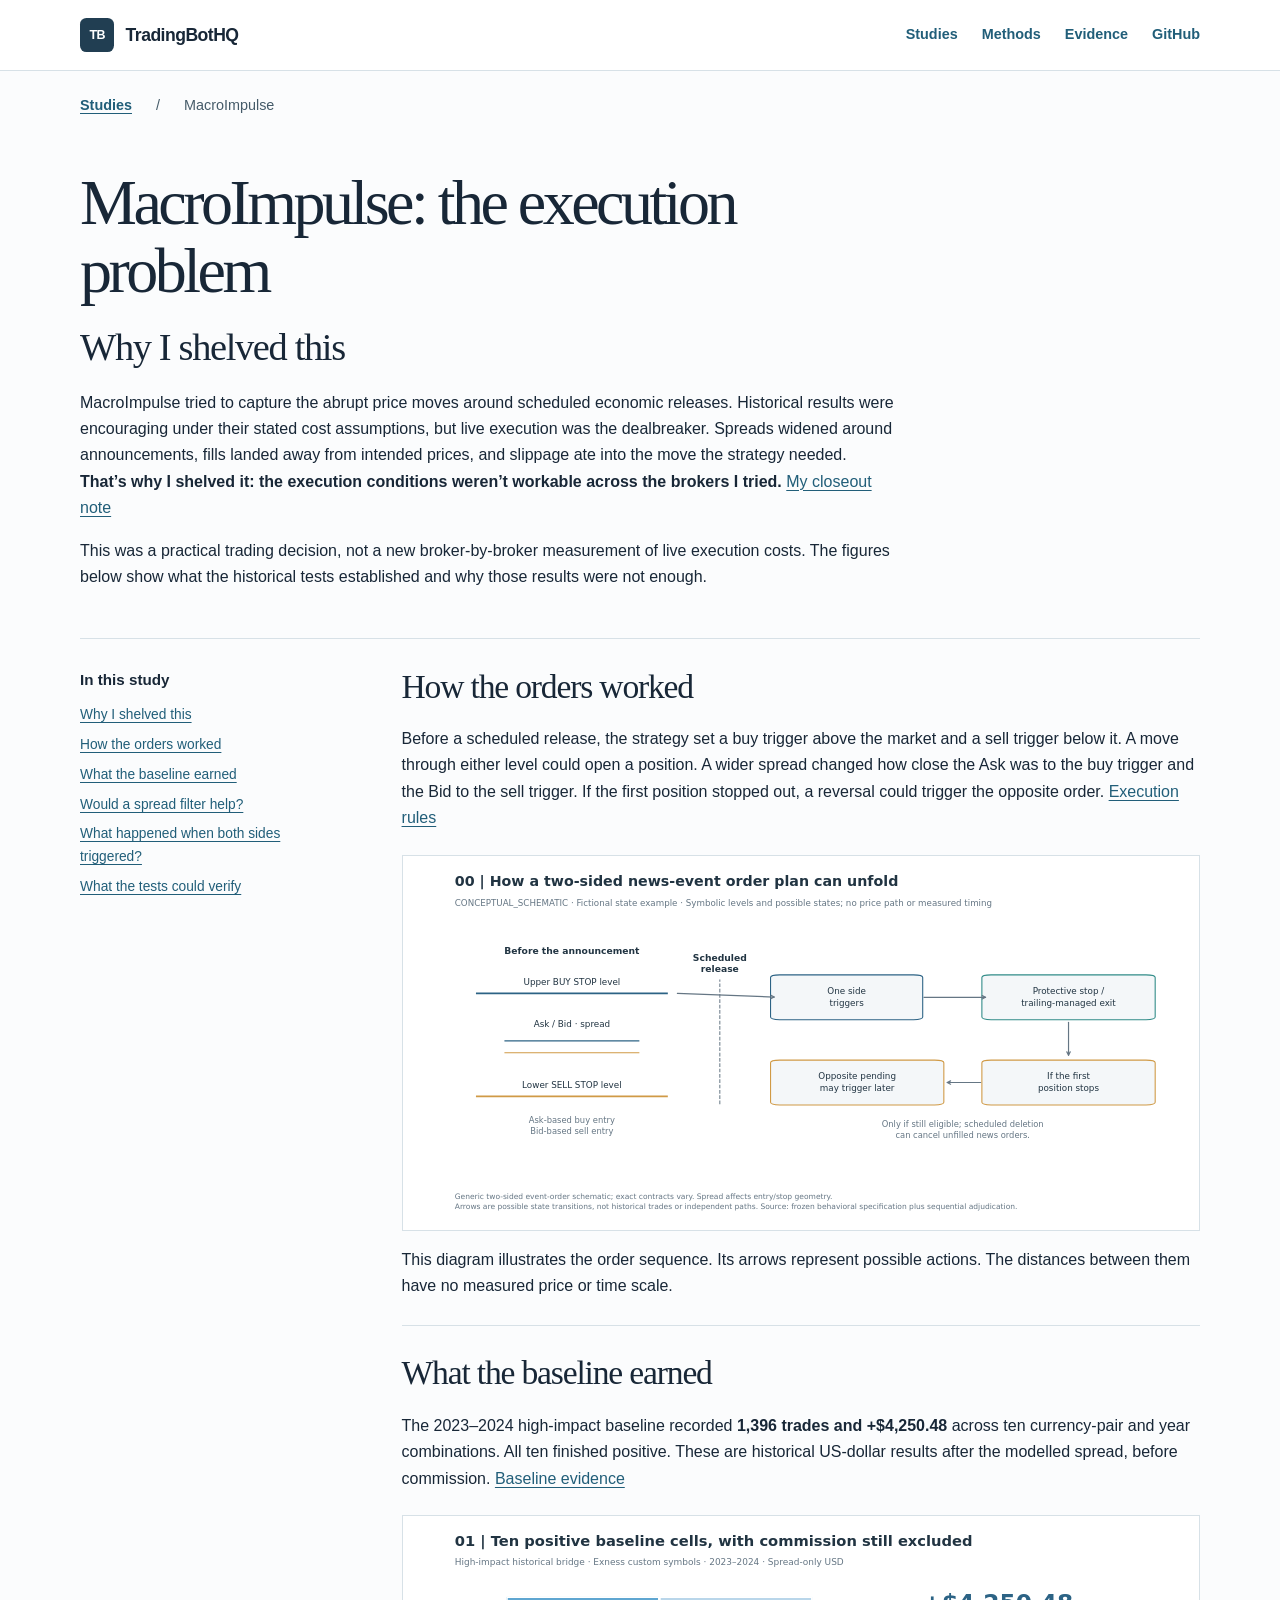
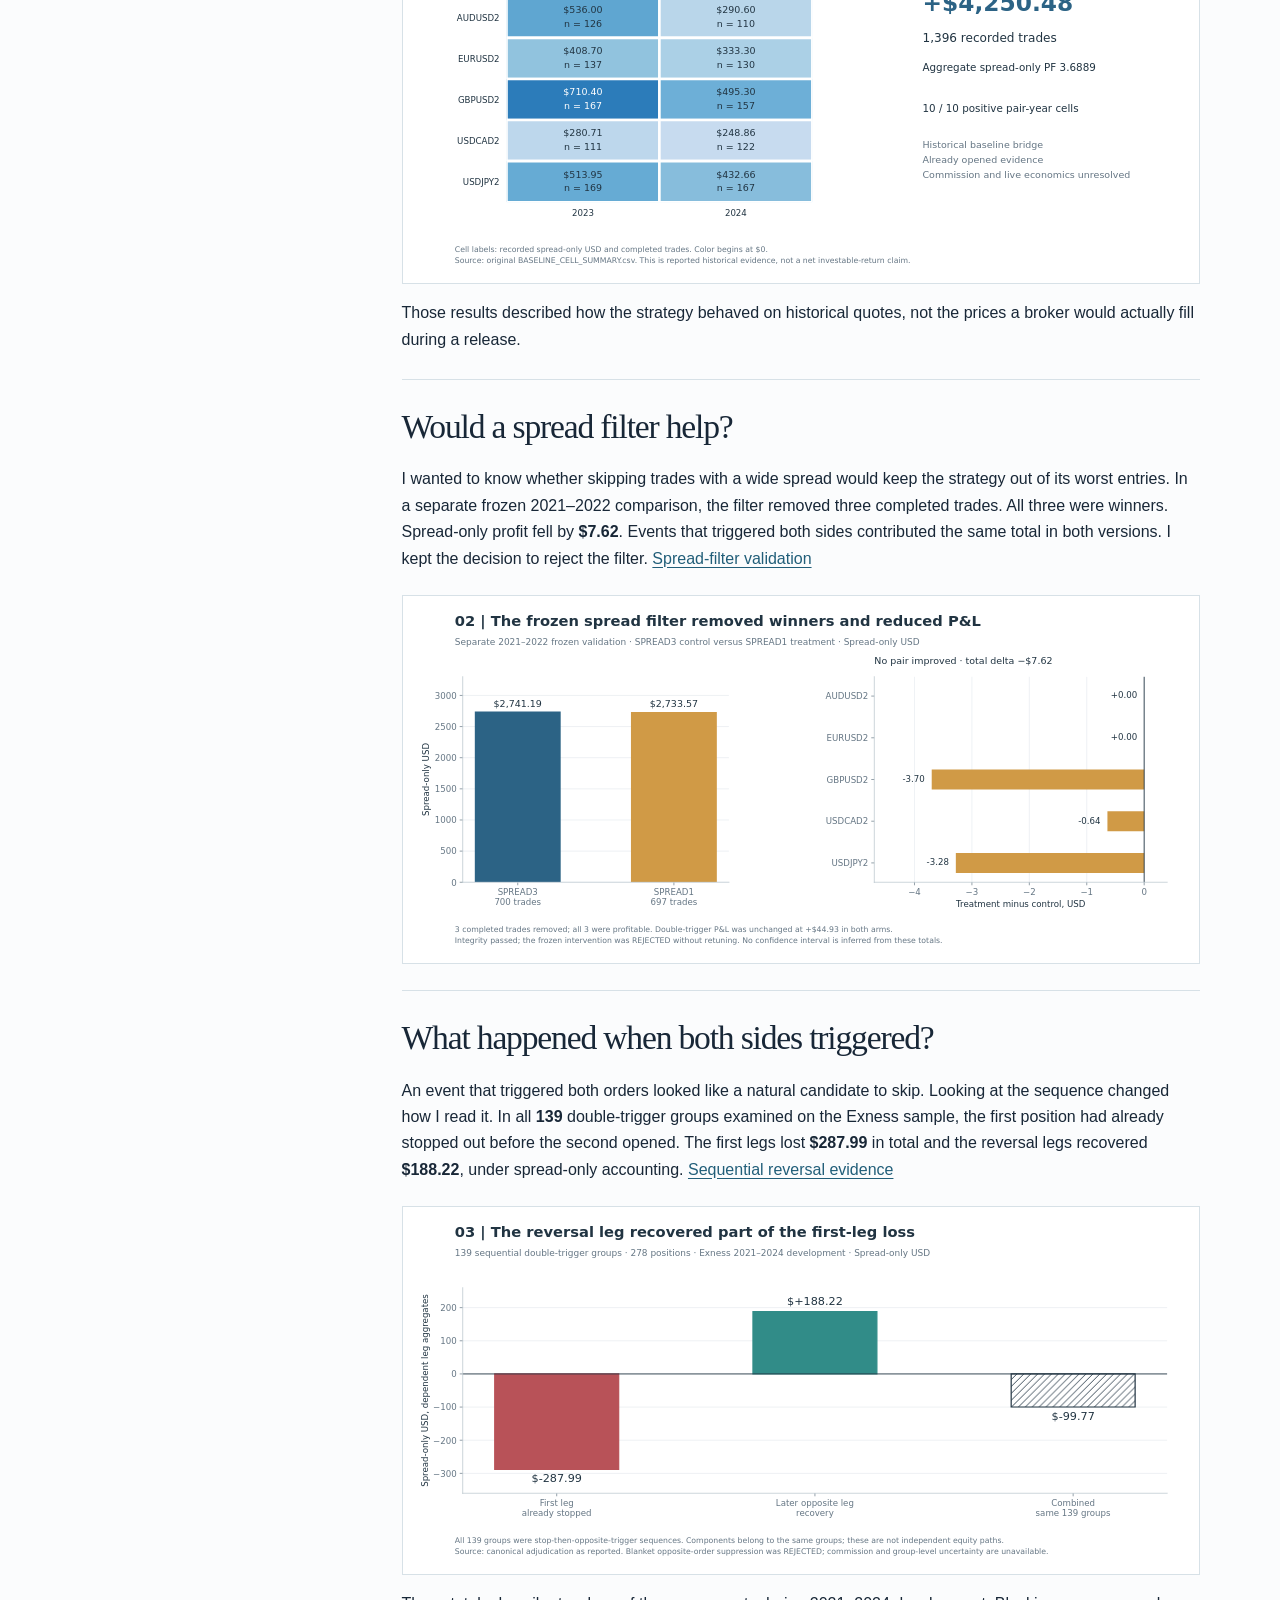
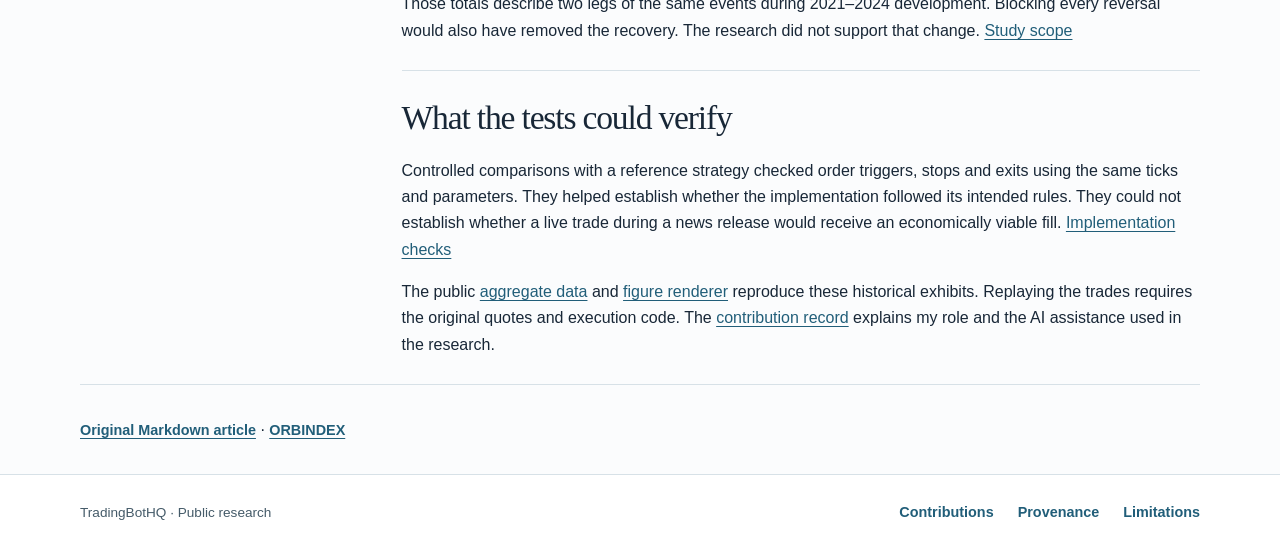
==== docs/macroimpulse.html @ 13444343 "docs: tighten research voice without changing the evidence" ====
<!doctype html>
<html lang="en">
<head>
  <meta charset="utf-8">
  <meta name="viewport" content="width=device-width, initial-scale=1">
  <title>MacroImpulse | TradingBotHQ</title>
  <link rel="stylesheet" href="site.css">
</head>
<body>
<a class="skip" href="#content">Skip to content</a>
<header><div class="shell nav">
  <a class="logo" href="index.html"><span class="mark" aria-hidden="true">TB</span>TradingBotHQ</a>
  <nav aria-label="Main navigation"><a href="index.html#research">Studies</a>
    <a href="index.html#method">Methods</a>
    <a href="https://github.com/vda93/systematic-research-lab/blob/main/docs/evidence.md">Evidence</a> <a href="https://github.com/vda93/systematic-research-lab">GitHub</a></nav>
</div></header>
<main id="content" tabindex="-1" class="shell">
<nav class="crumb" aria-label="Breadcrumb"><a href="index.html#research">Studies</a>
<span aria-hidden="true"> / </span><span aria-current="page">MacroImpulse</span></nav>
<article><div class="article-head"><h1>MacroImpulse: the execution problem</h1>
<section id="section-1"><h2>Why I shelved this</h2>
<p>MacroImpulse tried to capture the abrupt price moves around scheduled economic releases. Historical results were encouraging under their stated cost assumptions, but live execution was the dealbreaker. Spreads widened around announcements, fills landed away from intended prices, and slippage ate into the move the strategy needed. <strong>That’s why I shelved it: the execution conditions weren’t workable across the brokers I tried.</strong> <a href="https://github.com/vda93/systematic-research-lab/blob/main/docs/provenance.md#macroimpulse-closeout-clarification">My closeout note</a></p>
<p>This was a practical trading decision, not a new broker-by-broker measurement of live execution costs. The figures below show what the historical tests established and why those results were not enough.</p>
</section></div><div class="article-layout">
<nav class="contents" aria-label="Article contents"><strong>In this study</strong><ul><li><a href="#section-1">Why I shelved this</a></li><li><a href="#section-2">How the orders worked</a></li><li><a href="#section-3">What the baseline earned</a></li><li><a href="#section-4">Would a spread filter help?</a></li><li><a href="#section-5">What happened when both sides triggered?</a></li><li><a href="#section-6">What the tests could verify</a></li></ul></nav>
<div class="reading"><section id="section-2"><h2>How the orders worked</h2>
<p>Before a scheduled release, the strategy set a buy trigger above the market and a sell trigger below it. A move through either level could open a position. A wider spread changed how close the Ask was to the buy trigger and the Bid to the sell trigger. If the first position stopped out, a reversal could trigger the opposite order. <a href="https://github.com/vda93/systematic-research-lab/blob/main/docs/evidence.md#b08">Execution rules</a></p>
<p><a class="chart" href="plots/macro-mechanics.svg"><img src="plots/macro-mechanics.svg" width="950" height="446" alt="Illustration of a two-sided news order with buy and sell triggers, a protective exit and a possible opposite-side entry." loading="lazy"></a></p>
<p>This diagram illustrates the order sequence. Its arrows represent possible actions. The distances between them have no measured price or time scale.</p>
</section>
<section id="section-3"><h2>What the baseline earned</h2>
<p>The 2023–2024 high-impact baseline recorded <strong>1,396 trades and +$4,250.48</strong> across ten currency-pair and year combinations. All ten finished positive. These are historical US-dollar results after the modelled spread, before commission. <a href="https://github.com/vda93/systematic-research-lab/blob/main/docs/evidence.md#b09">Baseline evidence</a></p>
<p><a class="chart" href="plots/macro-baseline.svg"><img src="plots/macro-baseline.svg" width="922" height="425" alt="Historical baseline by currency pair and year, with completed trade counts and spread-only profit in US dollars." loading="lazy"></a></p>
<p>Those results described how the strategy behaved on historical quotes, not the prices a broker would actually fill during a release.</p>
</section>
<section id="section-4"><h2>Would a spread filter help?</h2>
<p>I wanted to know whether skipping trades with a wide spread would keep the strategy out of its worst entries. In a separate frozen 2021–2022 comparison, the filter removed three completed trades. All three were winners. Spread-only profit fell by <strong>$7.62</strong>. Events that triggered both sides contributed the same total in both versions. I kept the decision to reject the filter. <a href="https://github.com/vda93/systematic-research-lab/blob/main/docs/evidence.md#b09">Spread-filter validation</a></p>
<p><a class="chart" href="plots/macro-spread-filter.svg"><img src="plots/macro-spread-filter.svg" width="922" height="425" alt="The spread filter and its control produced nearly identical historical totals, with the filter slightly behind." loading="lazy"></a></p>
</section>
<section id="section-5"><h2>What happened when both sides triggered?</h2>
<p>An event that triggered both orders looked like a natural candidate to skip. Looking at the sequence changed how I read it. In all <strong>139</strong> double-trigger groups examined on the Exness sample, the first position had already stopped out before the second opened. The first legs lost <strong>$287.99</strong> in total and the reversal legs recovered <strong>$188.22</strong>, under spread-only accounting. <a href="https://github.com/vda93/systematic-research-lab/blob/main/docs/evidence.md#b10">Sequential reversal evidence</a></p>
<p><a class="chart" href="plots/macro-sequential.svg"><img src="plots/macro-sequential.svg" width="922" height="425" alt="First-leg losses, reversal-leg recovery and the combined result for the same historical groups." loading="lazy"></a></p>
<p>Those totals describe two legs of the same events during 2021–2024 development. Blocking every reversal would also have removed the recovery. The research did not support that change. <a href="https://github.com/vda93/systematic-research-lab/blob/main/docs/evidence.md#b10">Study scope</a></p>
</section>
<section id="section-6"><h2>What the tests could verify</h2>
<p>Controlled comparisons with a reference strategy checked order triggers, stops and exits using the same ticks and parameters. They helped establish whether the implementation followed its intended rules. They could not establish whether a live trade during a news release would receive an economically viable fill. <a href="https://github.com/vda93/systematic-research-lab/blob/main/docs/evidence.md#b08">Implementation checks</a></p>
<p>The public <a href="https://github.com/vda93/systematic-research-lab/blob/main/data/macro-public.json">aggregate data</a> and <a href="https://github.com/vda93/systematic-research-lab/blob/main/scripts/render_macro.py">figure renderer</a> reproduce these historical exhibits. Replaying the trades requires the original quotes and execution code. The <a href="https://github.com/vda93/systematic-research-lab/blob/main/docs/ownership.md">contribution record</a> explains my role and the AI assistance used in the research.</p>
</section></div></div></article>
<nav class="related" aria-label="Study navigation"><a href="https://github.com/vda93/systematic-research-lab/blob/main/studies/news-research.md">Original Markdown article</a> · <a href="orbindex.html">ORBINDEX</a></nav>
</main>
<footer><div class="shell foot"><span>TradingBotHQ · Public research</span>
<nav aria-label="Publication information"><a href="https://github.com/vda93/systematic-research-lab/blob/main/docs/ownership.md">Contributions</a>
<a href="https://github.com/vda93/systematic-research-lab/blob/main/docs/provenance.md">Provenance</a> <a href="https://github.com/vda93/systematic-research-lab/blob/main/docs/limitations.md">Limitations</a></nav></div></footer>
</body>
</html>
---- docs/site.css ----
/* Shared reading layout for the public library and its case studies. */
:root {
  color-scheme: light;
  --ink: #182737;
  --secondary: #455b69;
  --blue: #215e79;
  --hair: #d7e1e7;
  --paper: #fbfcfd;
  --soft: #edf3f6;
  --serif: Georgia, "Times New Roman", serif;
}
* { box-sizing: border-box; }
html { scroll-padding-top: 1rem; }
body {
  margin: 0;
  font: 1rem/1.65 Inter, -apple-system, BlinkMacSystemFont, "Segoe UI", sans-serif;
  color: var(--ink);
  background: var(--paper);
}
.shell { width: min(70rem, calc(100% - 3rem)); margin-inline: auto; }
header, footer { background: white; }
header { border-bottom: 1px solid var(--hair); }
footer { border-top: 1px solid var(--hair); }
.nav, .foot, nav:not(.contents):not(.related) {
  display: flex; align-items: center; flex-wrap: wrap; gap: .6rem 1.5rem;
}
.nav, .foot { justify-content: space-between; }
.nav { min-height: 4.4rem; padding-block: .75rem; }
a { color: var(--blue); text-underline-offset: .2em; }
a:hover { color: var(--ink); text-decoration: underline; }
:focus-visible { outline: 3px solid #236d97; outline-offset: 4px; }
.skip {
  position: absolute; left: .75rem; top: .75rem; transform: translateY(-200%);
  padding: .5rem 1rem; color: white; background: var(--ink); z-index: 5;
}
.skip:focus { transform: none; color: white; }
.logo, nav a { font-size: .9rem; font-weight: 600; }
.logo {
  display: flex; align-items: center; gap: .7rem; color: var(--ink);
  text-decoration: none; font-size: 1.1rem; letter-spacing: -.03em;
}
.mark {
  display: grid; place-items: center; width: 2.15rem; height: 2.15rem;
  border-radius: .4rem; background: #213e52; color: white; font-size: .78rem;
}
.nav nav a, .foot a { text-decoration: none; }
.nav nav a:hover, .foot a:hover { text-decoration: underline; }
h1, h2, h3 { font-family: var(--serif); font-weight: 500; text-wrap: pretty; }
h1 { font-size: clamp(2.7rem, 6vw, 5.1rem); line-height: 1.06; letter-spacing: -.055em; margin: .4rem 0 1.25rem; }
h2 { font-size: clamp(1.75rem, 3vw, 2.45rem); line-height: 1.2; letter-spacing: -.035em; margin: 0 0 1.2rem; }
h3 { font-size: clamp(1.45rem, 2.4vw, 2rem); line-height: 1.2; letter-spacing: -.03em; margin: .3rem 0 1rem; }
p { margin: 0 0 1rem; }
.kicker { color: var(--blue); font-size: .75rem; font-weight: 750; letter-spacing: .09em; text-transform: uppercase; }
.lead { font-size: clamp(1.1rem, 1.7vw, 1.35rem); line-height: 1.55; color: var(--secondary); max-width: 48rem; }
.hero { padding: 3.2rem 0 2.2rem; border-bottom: 1px solid var(--hair); }
#research { padding: 2.5rem 0; }
.cards { display: grid; grid-template-columns: repeat(2,minmax(0,1fr)); gap: 1.5rem; }
.card {
  min-width: 0; display: flex; flex-direction: column; border-radius: .7rem;
  border: 1px solid var(--hair); background: white; overflow: hidden;
}
.plot {
  background: var(--soft); border-bottom: 1px solid var(--hair);
  height: clamp(11.5rem, 18vw, 14rem); display: grid; place-items: center; padding: .8rem 1rem;
}
.plot img { width: 100%; height: 100%; min-height: 0; object-fit: contain; }
.card-body { padding: 1.5rem 1.7rem; display: flex; flex-direction: column; flex: 1; }
.card h3 a { color: var(--ink); text-decoration: none; }
.card h3 a:hover { text-decoration: underline; }
.card-body p { font-size: .96rem; }
.read { margin-top: auto; align-self: flex-start; font-weight: 700; font-size: .9rem; }
.method { background: var(--soft); border-radius: .65rem; margin-bottom: 2.5rem; padding: clamp(1.5rem,4vw,2.8rem); }
.method p { max-width: 48rem; }
.foot { padding: 1.6rem 0; color: var(--secondary); font-size: .85rem; }
nav.crumb { padding: 1.4rem 0; gap: .35rem .65rem; color: var(--secondary); font-size: .9rem; }
.article-head { max-width: 51rem; padding: 1.4rem 0 2rem; }
.article-head h1 { font-size: clamp(2.45rem,5vw,4.35rem); }
.article-layout { display: grid; grid-template-columns: minmax(11rem,1fr) minmax(0,3.1fr); gap: clamp(2rem,5vw,5rem); border-top: 1px solid var(--hair); }
.contents { align-self: start; position: sticky; top: 1rem; padding-top: 1.7rem; }
.contents strong { font-size: .95rem; }
.contents ul { list-style: none; padding: 0; margin: .5rem 0 0; }
.contents a { display: inline-block; padding-block: .22rem; font-size: .86rem; font-weight: 500; }
.reading { max-width: 50rem; overflow-wrap: break-word; }
.reading > section { padding: 1.7rem 0 .6rem; border-bottom: 1px solid var(--hair); }
.reading > section:last-child { border: 0; }
.reading h2 { font-size: clamp(1.6rem,3vw,2.1rem); }
.chart { display: block; margin: 1.45rem 0 1rem; }
.chart img { width: 100%; height: auto; display: block; background: white; border: 1px solid var(--hair); }
.table-scroll { max-width: 100%; overflow-x: auto; margin: 1.25rem 0; }
table { width: 100%; min-width: 29rem; border-collapse: collapse; background: white; font-size: .92rem; }
th, td { text-align: left; padding: .6rem .75rem; border-bottom: 1px solid var(--hair); }
th { vertical-align: bottom; background: var(--soft); line-height: 1.4; }
td { vertical-align: top; }
code { overflow-wrap: anywhere; }
.related { border-top: 1px solid var(--hair); padding: 1.8rem 0; line-height: 2; }
.related strong { margin-right: 1rem; }
@media (max-width: 48rem) {
  .shell { width: min(100% - 2rem, 39rem); }
  .article-layout, .cards { grid-template-columns: minmax(0,1fr); }
  .hero { padding: 2rem 0 1.6rem; }
  .article-layout { gap: .5rem; }
  .contents { position: static; }
  .contents ul { display: flex; flex-wrap: wrap; gap: .15rem 1rem; }
  .plot { height: clamp(10rem, 40vw, 14rem); grid-template-rows: minmax(0,1fr); }
  .card-body { padding: 1.2rem; }
  .related strong { display: block; }
}
@media (max-width: 31rem) {
  .nav { align-items: flex-start; gap: .4rem; flex-direction: column; }
  .nav nav { column-gap: 1.1rem; }
  #research { padding-top: 1.65rem; }
  .article-head { padding-top: .5rem; }
  .foot { gap: .5rem; }
}
@media (prefers-reduced-motion: reduce) {
  html { scroll-behavior: auto; }
}
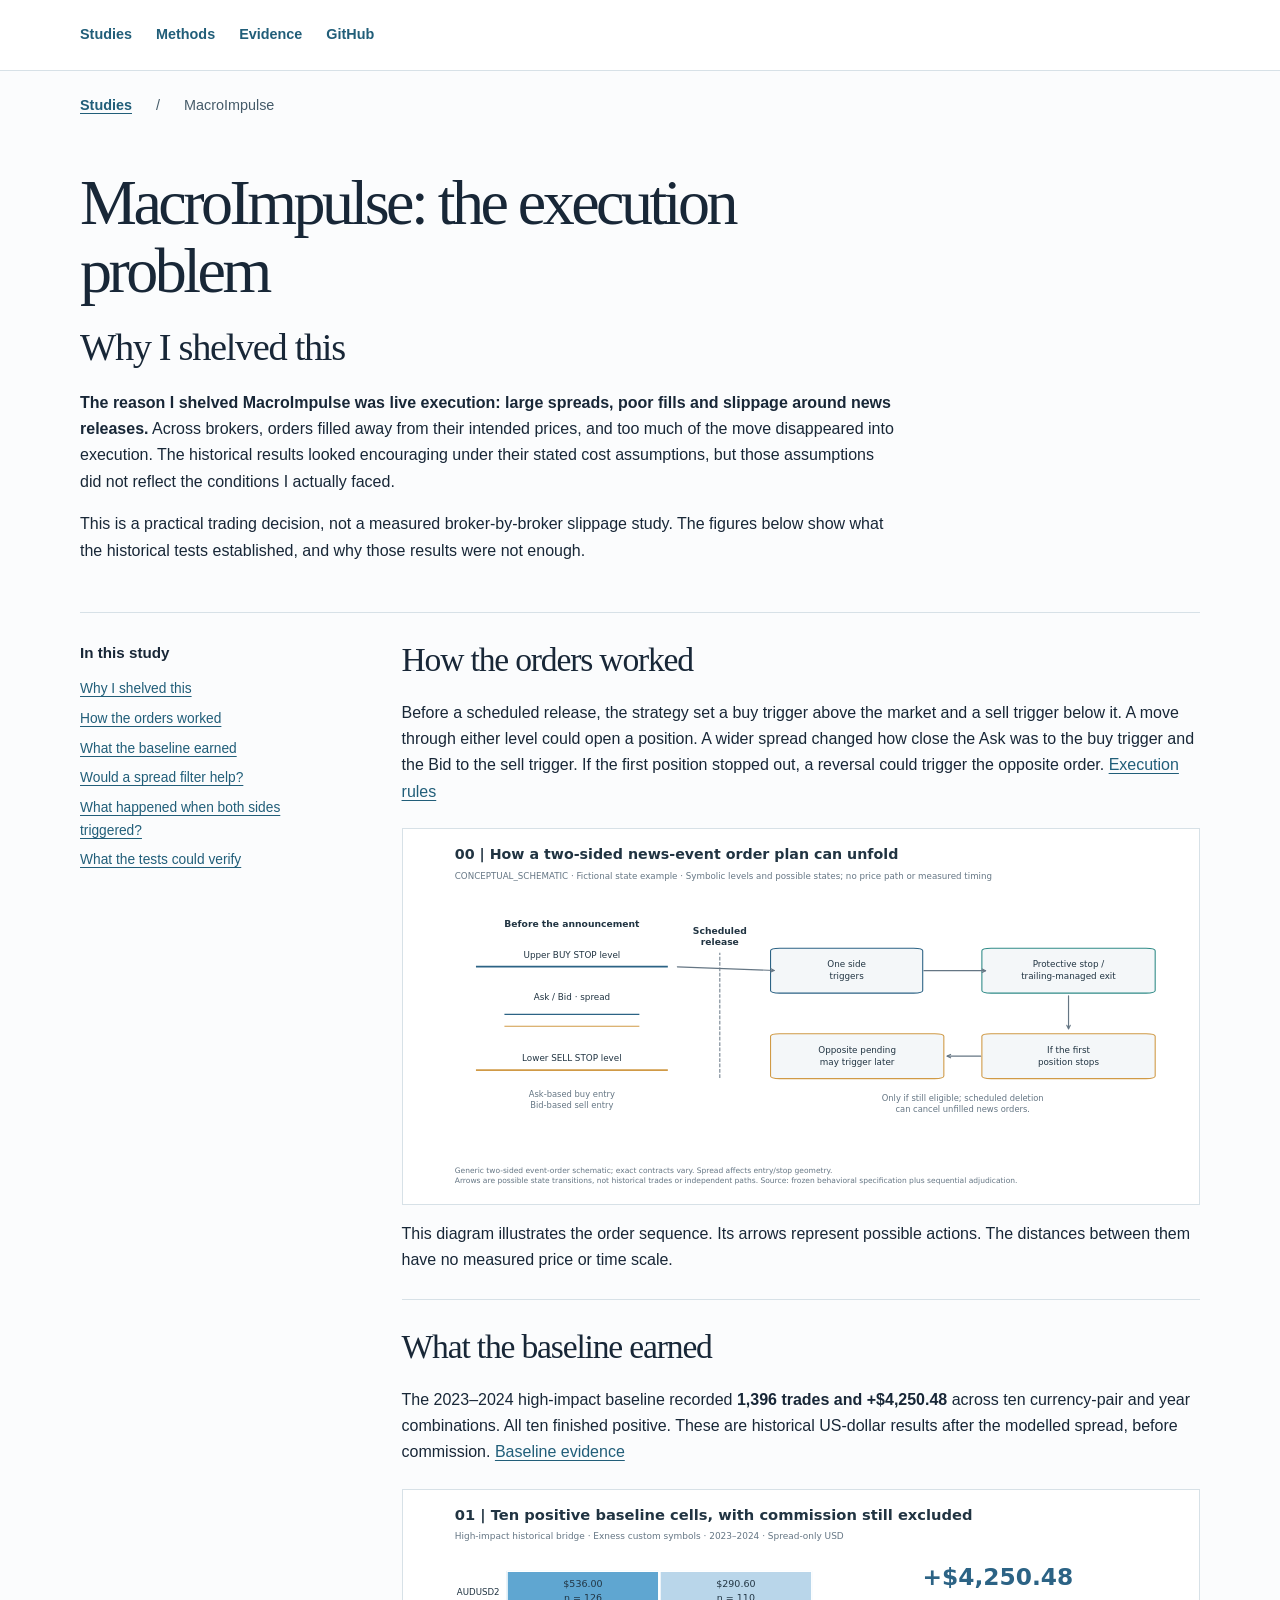
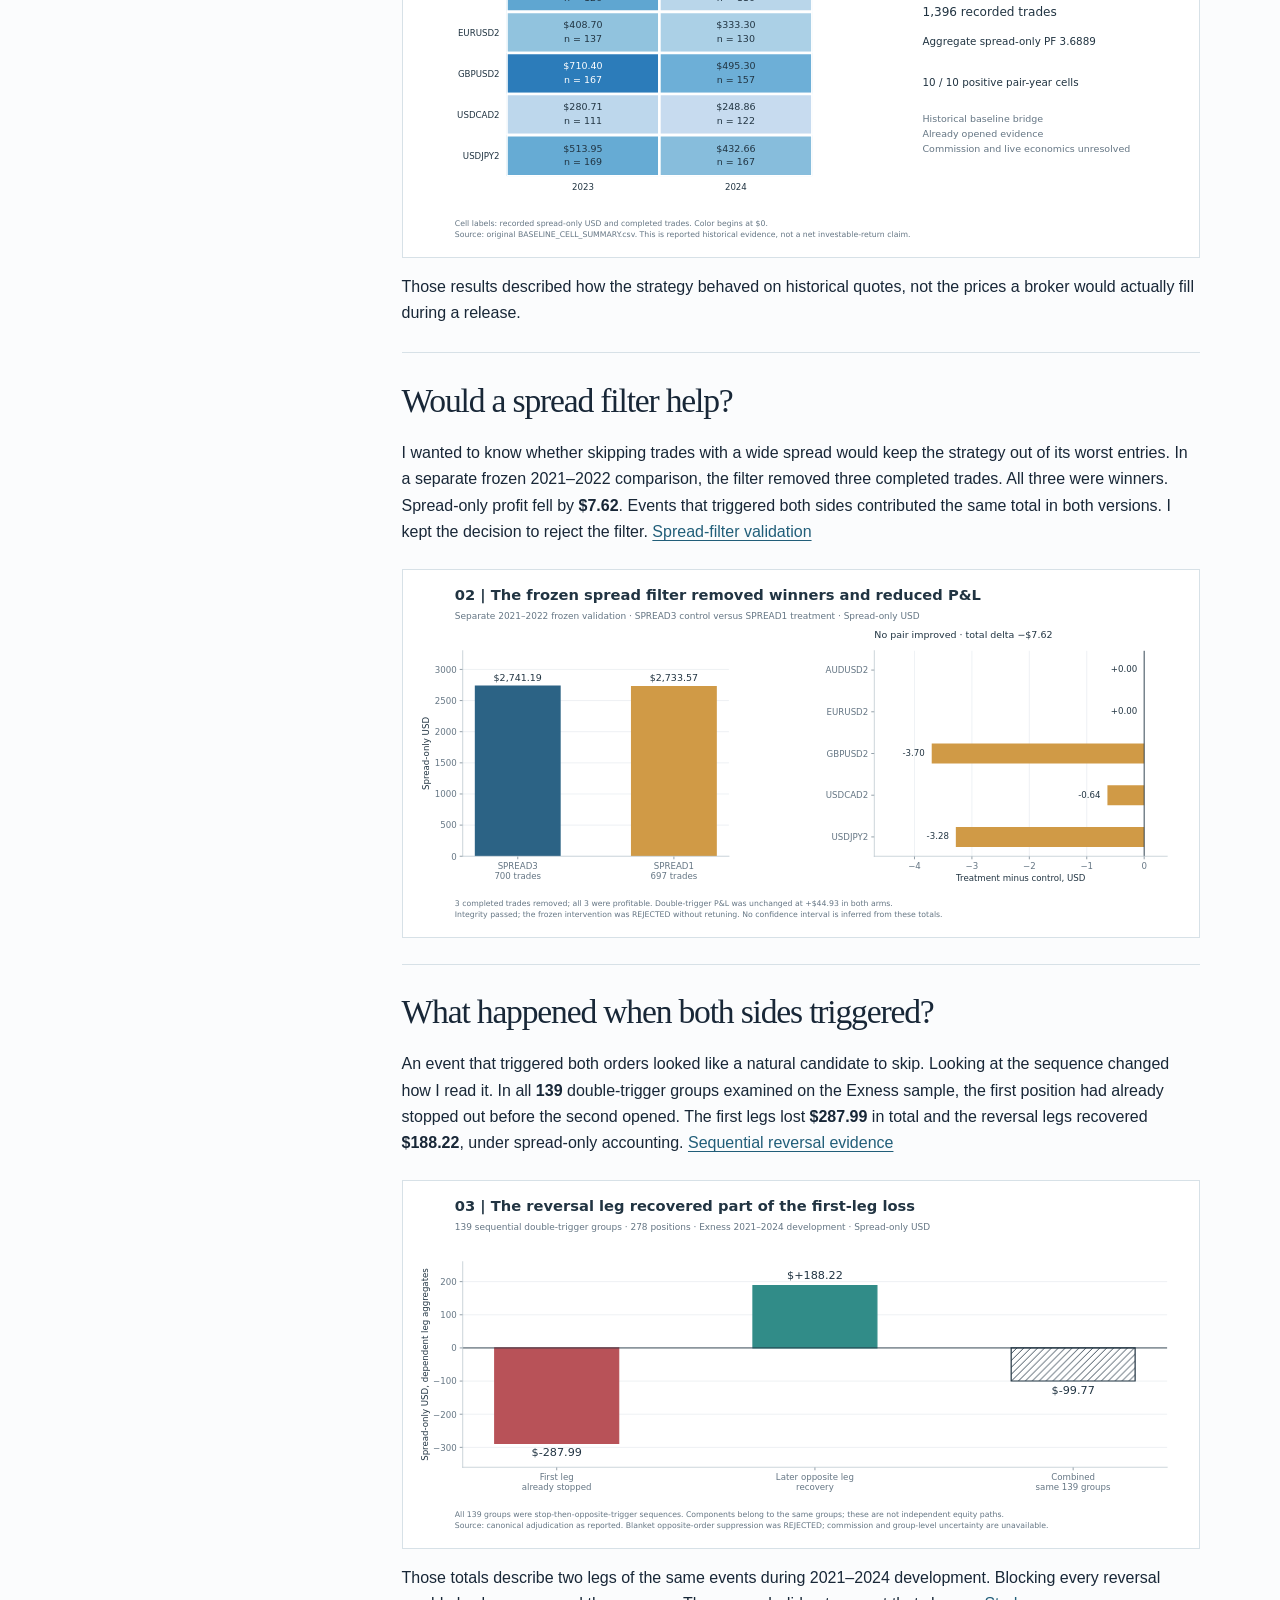
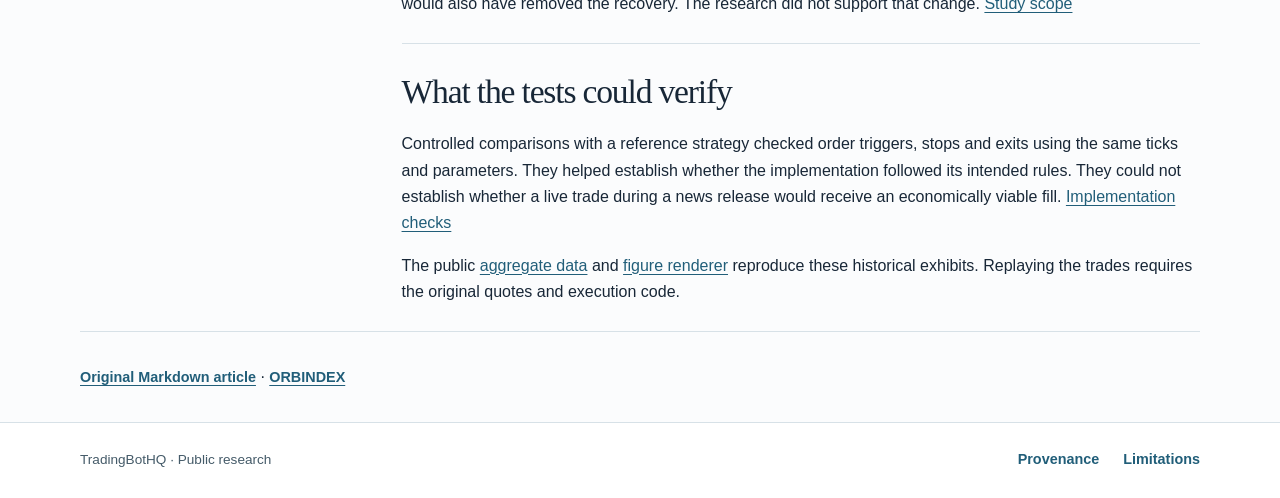
==== commit c0235103: "site: remove header logo and show the execution reason directly" ====
--- a/docs/macroimpulse.html
+++ b/docs/macroimpulse.html
@@ -9,7 +9,6 @@
 <body>
 <a class="skip" href="#content">Skip to content</a>
 <header><div class="shell nav">
-  <a class="logo" href="index.html"><span class="mark" aria-hidden="true">TB</span>TradingBotHQ</a>
   <nav aria-label="Main navigation"><a href="index.html#research">Studies</a>
     <a href="index.html#method">Methods</a>
     <a href="https://github.com/vda93/systematic-research-lab/blob/main/docs/evidence.md">Evidence</a> <a href="https://github.com/vda93/systematic-research-lab">GitHub</a></nav>
@@ -19,8 +18,8 @@
 <span aria-hidden="true"> / </span><span aria-current="page">MacroImpulse</span></nav>
 <article><div class="article-head"><h1>MacroImpulse: the execution problem</h1>
 <section id="section-1"><h2>Why I shelved this</h2>
-<p>MacroImpulse tried to capture the abrupt price moves around scheduled economic releases. Historical results were encouraging under their stated cost assumptions, but live execution was the dealbreaker. Spreads widened around announcements, fills landed away from intended prices, and slippage ate into the move the strategy needed. <strong>That’s why I shelved it: the execution conditions weren’t workable across the brokers I tried.</strong> <a href="https://github.com/vda93/systematic-research-lab/blob/main/docs/provenance.md#macroimpulse-closeout-clarification">My closeout note</a></p>
-<p>This was a practical trading decision, not a new broker-by-broker measurement of live execution costs. The figures below show what the historical tests established and why those results were not enough.</p>
+<p><strong>The reason I shelved MacroImpulse was live execution: large spreads, poor fills and slippage around news releases.</strong> Across brokers, orders filled away from their intended prices, and too much of the move disappeared into execution. The historical results looked encouraging under their stated cost assumptions, but those assumptions did not reflect the conditions I actually faced.</p>
+<p>This is a practical trading decision, not a measured broker-by-broker slippage study. The figures below show what the historical tests established, and why those results were not enough.</p>
 </section></div><div class="article-layout">
 <nav class="contents" aria-label="Article contents"><strong>In this study</strong><ul><li><a href="#section-1">Why I shelved this</a></li><li><a href="#section-2">How the orders worked</a></li><li><a href="#section-3">What the baseline earned</a></li><li><a href="#section-4">Would a spread filter help?</a></li><li><a href="#section-5">What happened when both sides triggered?</a></li><li><a href="#section-6">What the tests could verify</a></li></ul></nav>
 <div class="reading"><section id="section-2"><h2>How the orders worked</h2>
@@ -44,12 +43,11 @@
 </section>
 <section id="section-6"><h2>What the tests could verify</h2>
 <p>Controlled comparisons with a reference strategy checked order triggers, stops and exits using the same ticks and parameters. They helped establish whether the implementation followed its intended rules. They could not establish whether a live trade during a news release would receive an economically viable fill. <a href="https://github.com/vda93/systematic-research-lab/blob/main/docs/evidence.md#b08">Implementation checks</a></p>
-<p>The public <a href="https://github.com/vda93/systematic-research-lab/blob/main/data/macro-public.json">aggregate data</a> and <a href="https://github.com/vda93/systematic-research-lab/blob/main/scripts/render_macro.py">figure renderer</a> reproduce these historical exhibits. Replaying the trades requires the original quotes and execution code. The <a href="https://github.com/vda93/systematic-research-lab/blob/main/docs/ownership.md">contribution record</a> explains my role and the AI assistance used in the research.</p>
+<p>The public <a href="https://github.com/vda93/systematic-research-lab/blob/main/data/macro-public.json">aggregate data</a> and <a href="https://github.com/vda93/systematic-research-lab/blob/main/scripts/render_macro.py">figure renderer</a> reproduce these historical exhibits. Replaying the trades requires the original quotes and execution code.</p>
 </section></div></div></article>
 <nav class="related" aria-label="Study navigation"><a href="https://github.com/vda93/systematic-research-lab/blob/main/studies/news-research.md">Original Markdown article</a> · <a href="orbindex.html">ORBINDEX</a></nav>
 </main>
 <footer><div class="shell foot"><span>TradingBotHQ · Public research</span>
-<nav aria-label="Publication information"><a href="https://github.com/vda93/systematic-research-lab/blob/main/docs/ownership.md">Contributions</a>
-<a href="https://github.com/vda93/systematic-research-lab/blob/main/docs/provenance.md">Provenance</a> <a href="https://github.com/vda93/systematic-research-lab/blob/main/docs/limitations.md">Limitations</a></nav></div></footer>
+<nav aria-label="Publication information"><a href="https://github.com/vda93/systematic-research-lab/blob/main/docs/provenance.md">Provenance</a> <a href="https://github.com/vda93/systematic-research-lab/blob/main/docs/limitations.md">Limitations</a></nav></div></footer>
 </body>
 </html>
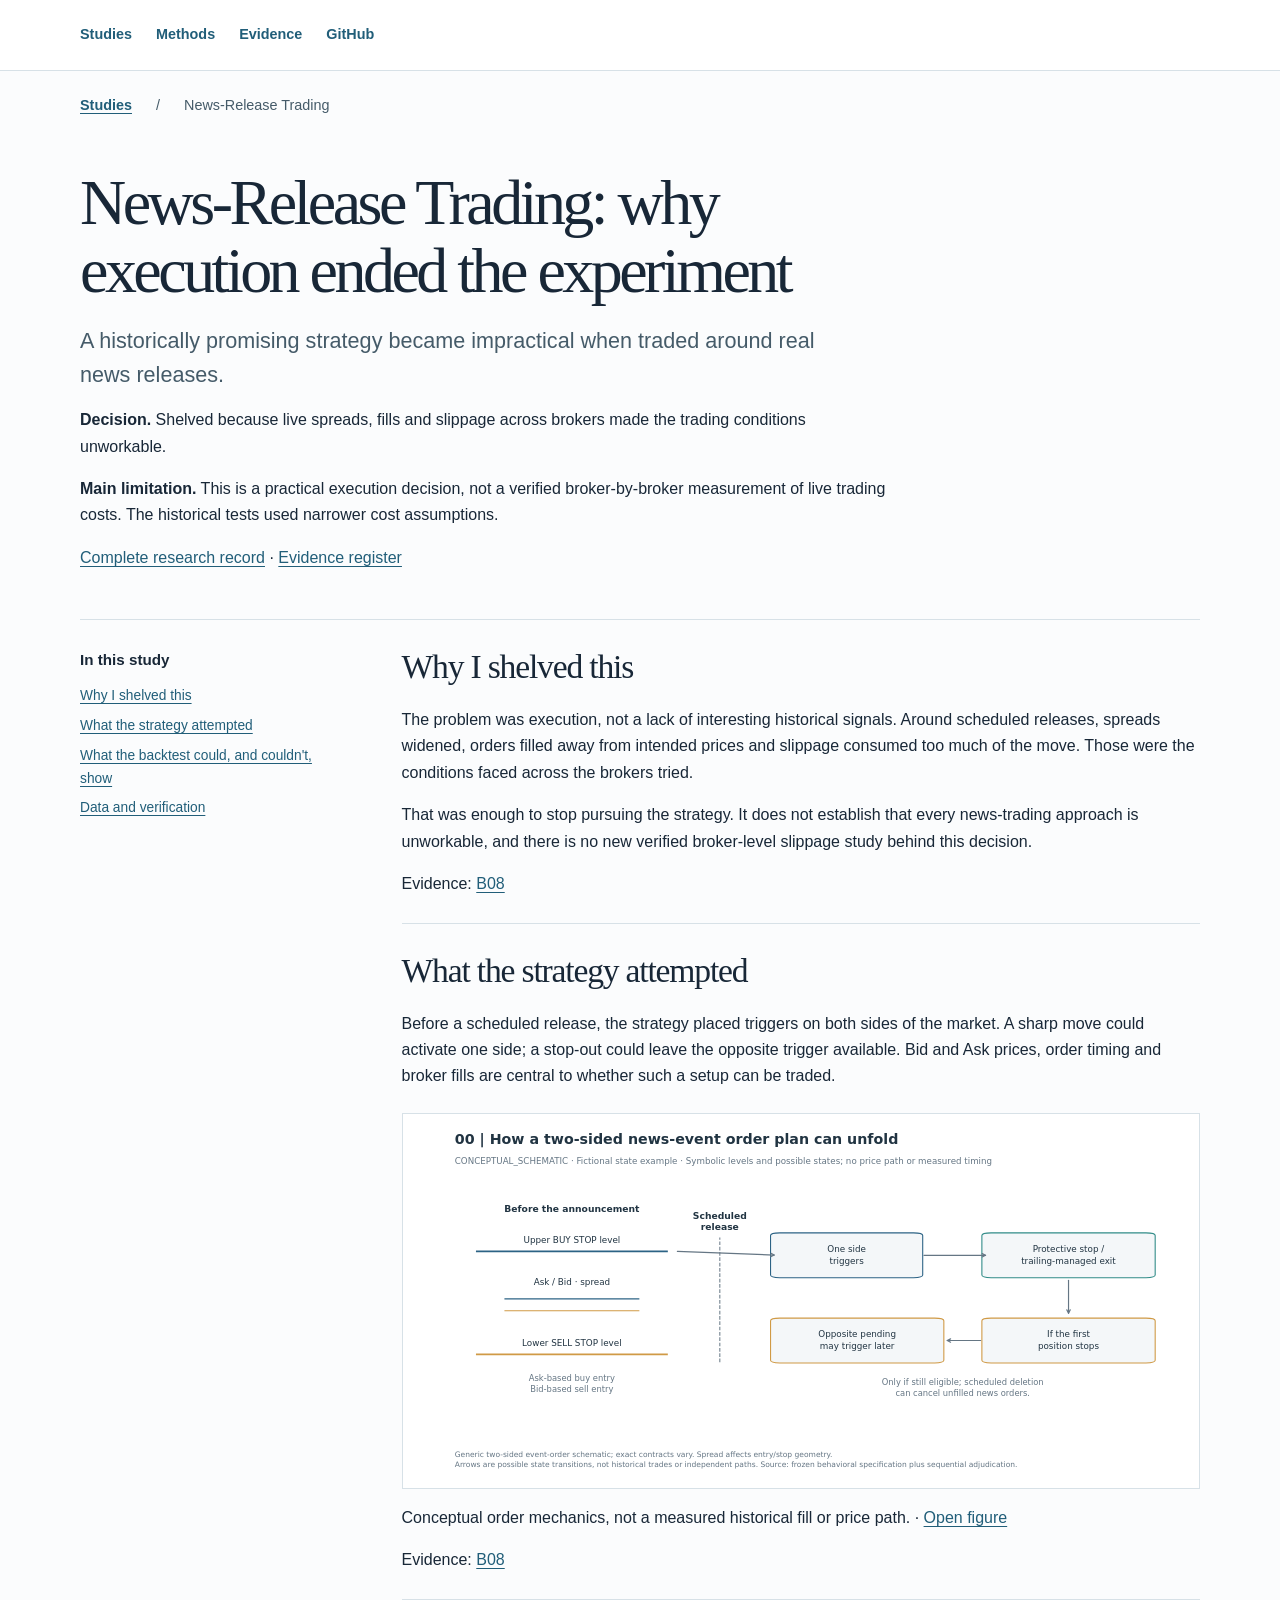
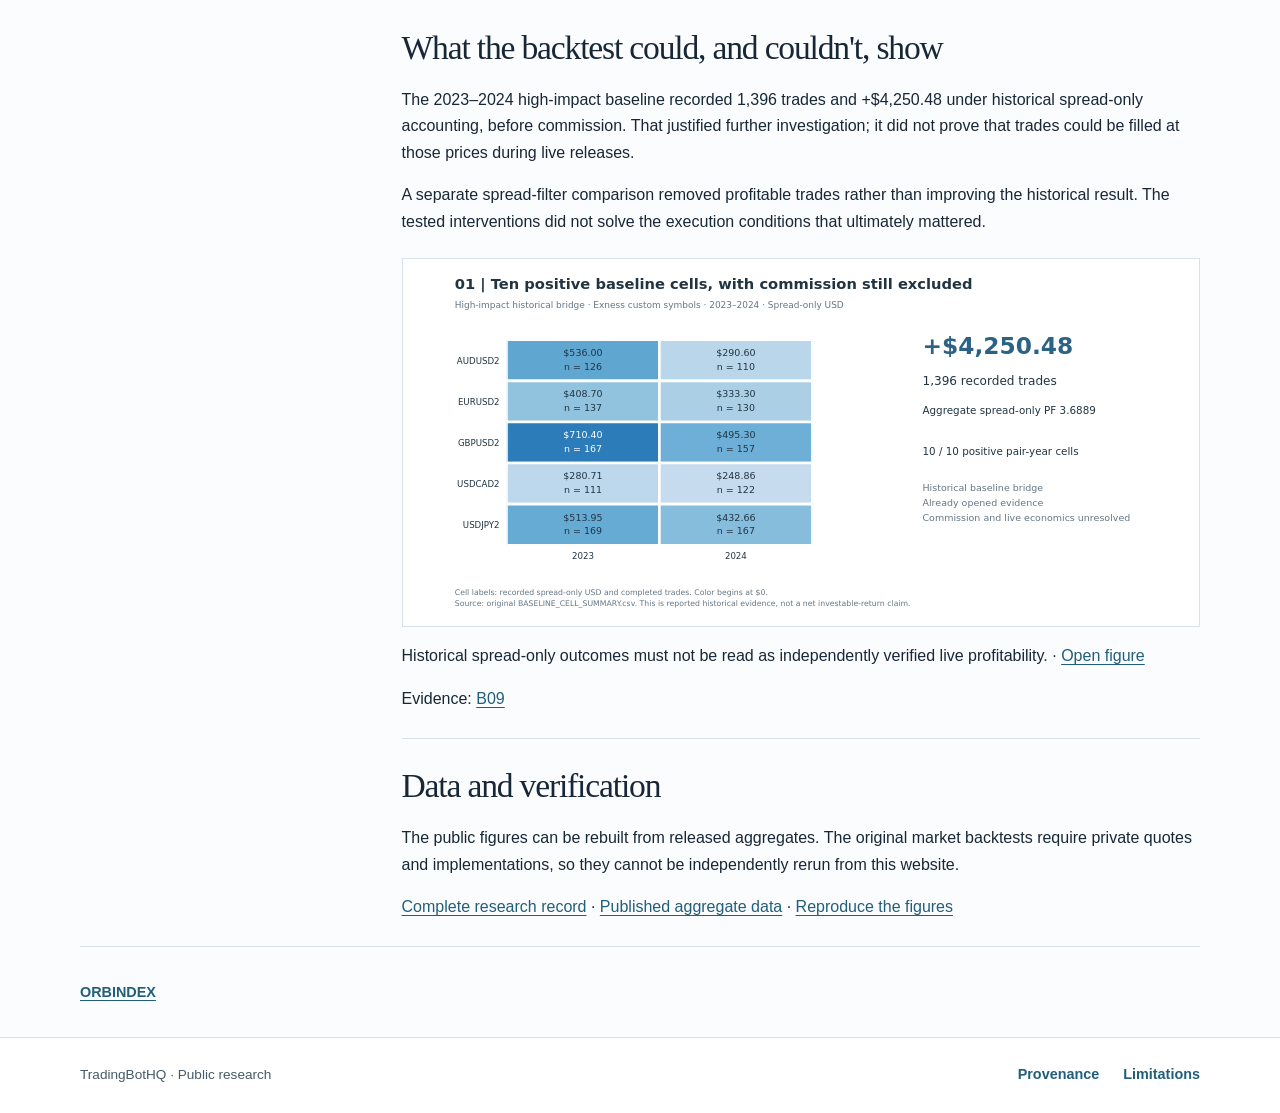
==== commit 5ce3ac2e: "site: render concise source-checked articles rather than full audit transcripts" ====
--- a/docs/macroimpulse.html
+++ b/docs/macroimpulse.html
@@ -1,51 +1,48 @@
 <!doctype html>
 <html lang="en">
 <head>
-  <meta charset="utf-8">
-  <meta name="viewport" content="width=device-width, initial-scale=1">
-  <title>MacroImpulse | TradingBotHQ</title>
-  <link rel="stylesheet" href="site.css">
+<meta charset="utf-8">
+<meta name="viewport" content="width=device-width, initial-scale=1">
+<title>News-Release Trading | TradingBotHQ</title>
+<link rel="stylesheet" href="site.css">
 </head>
 <body>
 <a class="skip" href="#content">Skip to content</a>
 <header><div class="shell nav">
-  <nav aria-label="Main navigation"><a href="index.html#research">Studies</a>
-    <a href="index.html#method">Methods</a>
-    <a href="https://github.com/vda93/systematic-research-lab/blob/main/docs/evidence.md">Evidence</a> <a href="https://github.com/vda93/systematic-research-lab">GitHub</a></nav>
+<nav aria-label="Main navigation"><a href="index.html#research">Studies</a>
+<a href="index.html#method">Methods</a>
+<a href="https://github.com/vda93/systematic-research-lab/blob/main/docs/evidence.md">Evidence</a> <a href="https://github.com/vda93/systematic-research-lab">GitHub</a></nav>
 </div></header>
 <main id="content" tabindex="-1" class="shell">
 <nav class="crumb" aria-label="Breadcrumb"><a href="index.html#research">Studies</a>
-<span aria-hidden="true"> / </span><span aria-current="page">MacroImpulse</span></nav>
-<article><div class="article-head"><h1>MacroImpulse: the execution problem</h1>
-<section id="section-1"><h2>Why I shelved this</h2>
-<p><strong>The reason I shelved MacroImpulse was live execution: large spreads, poor fills and slippage around news releases.</strong> Across brokers, orders filled away from their intended prices, and too much of the move disappeared into execution. The historical results looked encouraging under their stated cost assumptions, but those assumptions did not reflect the conditions I actually faced.</p>
-<p>This is a practical trading decision, not a measured broker-by-broker slippage study. The figures below show what the historical tests established, and why those results were not enough.</p>
-</section></div><div class="article-layout">
-<nav class="contents" aria-label="Article contents"><strong>In this study</strong><ul><li><a href="#section-1">Why I shelved this</a></li><li><a href="#section-2">How the orders worked</a></li><li><a href="#section-3">What the baseline earned</a></li><li><a href="#section-4">Would a spread filter help?</a></li><li><a href="#section-5">What happened when both sides triggered?</a></li><li><a href="#section-6">What the tests could verify</a></li></ul></nav>
-<div class="reading"><section id="section-2"><h2>How the orders worked</h2>
-<p>Before a scheduled release, the strategy set a buy trigger above the market and a sell trigger below it. A move through either level could open a position. A wider spread changed how close the Ask was to the buy trigger and the Bid to the sell trigger. If the first position stopped out, a reversal could trigger the opposite order. <a href="https://github.com/vda93/systematic-research-lab/blob/main/docs/evidence.md#b08">Execution rules</a></p>
-<p><a class="chart" href="plots/macro-mechanics.svg"><img src="plots/macro-mechanics.svg" width="950" height="446" alt="Illustration of a two-sided news order with buy and sell triggers, a protective exit and a possible opposite-side entry." loading="lazy"></a></p>
-<p>This diagram illustrates the order sequence. Its arrows represent possible actions. The distances between them have no measured price or time scale.</p>
-</section>
-<section id="section-3"><h2>What the baseline earned</h2>
-<p>The 2023–2024 high-impact baseline recorded <strong>1,396 trades and +$4,250.48</strong> across ten currency-pair and year combinations. All ten finished positive. These are historical US-dollar results after the modelled spread, before commission. <a href="https://github.com/vda93/systematic-research-lab/blob/main/docs/evidence.md#b09">Baseline evidence</a></p>
-<p><a class="chart" href="plots/macro-baseline.svg"><img src="plots/macro-baseline.svg" width="922" height="425" alt="Historical baseline by currency pair and year, with completed trade counts and spread-only profit in US dollars." loading="lazy"></a></p>
-<p>Those results described how the strategy behaved on historical quotes, not the prices a broker would actually fill during a release.</p>
-</section>
-<section id="section-4"><h2>Would a spread filter help?</h2>
-<p>I wanted to know whether skipping trades with a wide spread would keep the strategy out of its worst entries. In a separate frozen 2021–2022 comparison, the filter removed three completed trades. All three were winners. Spread-only profit fell by <strong>$7.62</strong>. Events that triggered both sides contributed the same total in both versions. I kept the decision to reject the filter. <a href="https://github.com/vda93/systematic-research-lab/blob/main/docs/evidence.md#b09">Spread-filter validation</a></p>
-<p><a class="chart" href="plots/macro-spread-filter.svg"><img src="plots/macro-spread-filter.svg" width="922" height="425" alt="The spread filter and its control produced nearly identical historical totals, with the filter slightly behind." loading="lazy"></a></p>
-</section>
-<section id="section-5"><h2>What happened when both sides triggered?</h2>
-<p>An event that triggered both orders looked like a natural candidate to skip. Looking at the sequence changed how I read it. In all <strong>139</strong> double-trigger groups examined on the Exness sample, the first position had already stopped out before the second opened. The first legs lost <strong>$287.99</strong> in total and the reversal legs recovered <strong>$188.22</strong>, under spread-only accounting. <a href="https://github.com/vda93/systematic-research-lab/blob/main/docs/evidence.md#b10">Sequential reversal evidence</a></p>
-<p><a class="chart" href="plots/macro-sequential.svg"><img src="plots/macro-sequential.svg" width="922" height="425" alt="First-leg losses, reversal-leg recovery and the combined result for the same historical groups." loading="lazy"></a></p>
-<p>Those totals describe two legs of the same events during 2021–2024 development. Blocking every reversal would also have removed the recovery. The research did not support that change. <a href="https://github.com/vda93/systematic-research-lab/blob/main/docs/evidence.md#b10">Study scope</a></p>
-</section>
-<section id="section-6"><h2>What the tests could verify</h2>
-<p>Controlled comparisons with a reference strategy checked order triggers, stops and exits using the same ticks and parameters. They helped establish whether the implementation followed its intended rules. They could not establish whether a live trade during a news release would receive an economically viable fill. <a href="https://github.com/vda93/systematic-research-lab/blob/main/docs/evidence.md#b08">Implementation checks</a></p>
-<p>The public <a href="https://github.com/vda93/systematic-research-lab/blob/main/data/macro-public.json">aggregate data</a> and <a href="https://github.com/vda93/systematic-research-lab/blob/main/scripts/render_macro.py">figure renderer</a> reproduce these historical exhibits. Replaying the trades requires the original quotes and execution code.</p>
-</section></div></div></article>
-<nav class="related" aria-label="Study navigation"><a href="https://github.com/vda93/systematic-research-lab/blob/main/studies/news-research.md">Original Markdown article</a> · <a href="orbindex.html">ORBINDEX</a></nav>
+<span aria-hidden="true"> / </span><span aria-current="page">News-Release Trading</span></nav>
+<article><div class="article-head">
+<h1>News-Release Trading: why execution ended the experiment</h1>
+<p class="lead">A historically promising strategy became impractical when traded around real news releases.</p>
+<p><strong>Decision.</strong> Shelved because live spreads, fills and slippage across brokers made the trading conditions unworkable.</p>
+<p><strong>Main limitation.</strong> This is a practical execution decision, not a verified broker-by-broker measurement of live trading costs. The historical tests used narrower cost assumptions.</p>
+<p class="citation"><a href="https://github.com/vda93/systematic-research-lab/blob/main/studies/news-research.md">Complete research record</a> · <a href="https://github.com/vda93/systematic-research-lab/blob/main/docs/evidence.md">Evidence register</a></p>
+</div><div class="article-layout">
+<nav class="contents" aria-label="Article contents"><strong>In this study</strong>
+<ul><li><a href="#section-1">Why I shelved this</a></li><li><a href="#section-2">What the strategy attempted</a></li><li><a href="#section-3">What the backtest could, and couldn&#x27;t, show</a></li><li><a href="#verification">Data and verification</a></li></ul></nav>
+<div class="reading"><section id="section-1"><h2>Why I shelved this</h2>
+<p>The problem was execution, not a lack of interesting historical signals. Around scheduled releases, spreads widened, orders filled away from intended prices and slippage consumed too much of the move. Those were the conditions faced across the brokers tried.</p>
+<p>That was enough to stop pursuing the strategy. It does not establish that every news-trading approach is unworkable, and there is no new verified broker-level slippage study behind this decision.</p>
+<p class="citation">Evidence: <a href="https://github.com/vda93/systematic-research-lab/blob/main/docs/evidence.md#b08">B08</a></p>
+</section><section id="section-2"><h2>What the strategy attempted</h2>
+<p>Before a scheduled release, the strategy placed triggers on both sides of the market. A sharp move could activate one side; a stop-out could leave the opposite trigger available. Bid and Ask prices, order timing and broker fills are central to whether such a setup can be traded.</p>
+<a class="chart" href="plots/macro-mechanics.svg"><img src="plots/macro-mechanics.svg" width="950" height="446" alt="Fictional two-sided order triggers with protective and possible opposite-side exits" loading="lazy"></a>
+<p class="citation">Conceptual order mechanics, not a measured historical fill or price path. · <a href="plots/macro-mechanics.svg">Open figure</a></p>
+<p class="citation">Evidence: <a href="https://github.com/vda93/systematic-research-lab/blob/main/docs/evidence.md#b08">B08</a></p>
+</section><section id="section-3"><h2>What the backtest could, and couldn&#x27;t, show</h2>
+<p>The 2023–2024 high-impact baseline recorded 1,396 trades and +$4,250.48 under historical spread-only accounting, before commission. That justified further investigation; it did not prove that trades could be filled at those prices during live releases.</p>
+<p>A separate spread-filter comparison removed profitable trades rather than improving the historical result. The tested interventions did not solve the execution conditions that ultimately mattered.</p>
+<a class="chart" href="plots/macro-baseline.svg"><img src="plots/macro-baseline.svg" width="922" height="425" alt="Historical FX news baseline trades and spread-only results by currency pair and year" loading="lazy"></a>
+<p class="citation">Historical spread-only outcomes must not be read as independently verified live profitability. · <a href="plots/macro-baseline.svg">Open figure</a></p>
+<p class="citation">Evidence: <a href="https://github.com/vda93/systematic-research-lab/blob/main/docs/evidence.md#b09">B09</a></p>
+</section><section id="verification"><h2>Data and verification</h2><p>The public figures can be rebuilt from released aggregates. The original market backtests require private quotes and implementations, so they cannot be independently rerun from this website.</p><p><a href="https://github.com/vda93/systematic-research-lab/blob/main/studies/news-research.md">Complete research record</a> · <a href="https://github.com/vda93/systematic-research-lab/blob/main/data/macro-public.json">Published aggregate data</a> · <a href="https://github.com/vda93/systematic-research-lab/blob/main/docs/security.md#reproduce-the-checks">Reproduce the figures</a></p></section></div>
+</div></article>
+<nav class="related" aria-label="Study navigation"><a href="orbindex.html">ORBINDEX</a></nav>
 </main>
 <footer><div class="shell foot"><span>TradingBotHQ · Public research</span>
 <nav aria-label="Publication information"><a href="https://github.com/vda93/systematic-research-lab/blob/main/docs/provenance.md">Provenance</a> <a href="https://github.com/vda93/systematic-research-lab/blob/main/docs/limitations.md">Limitations</a></nav></div></footer>
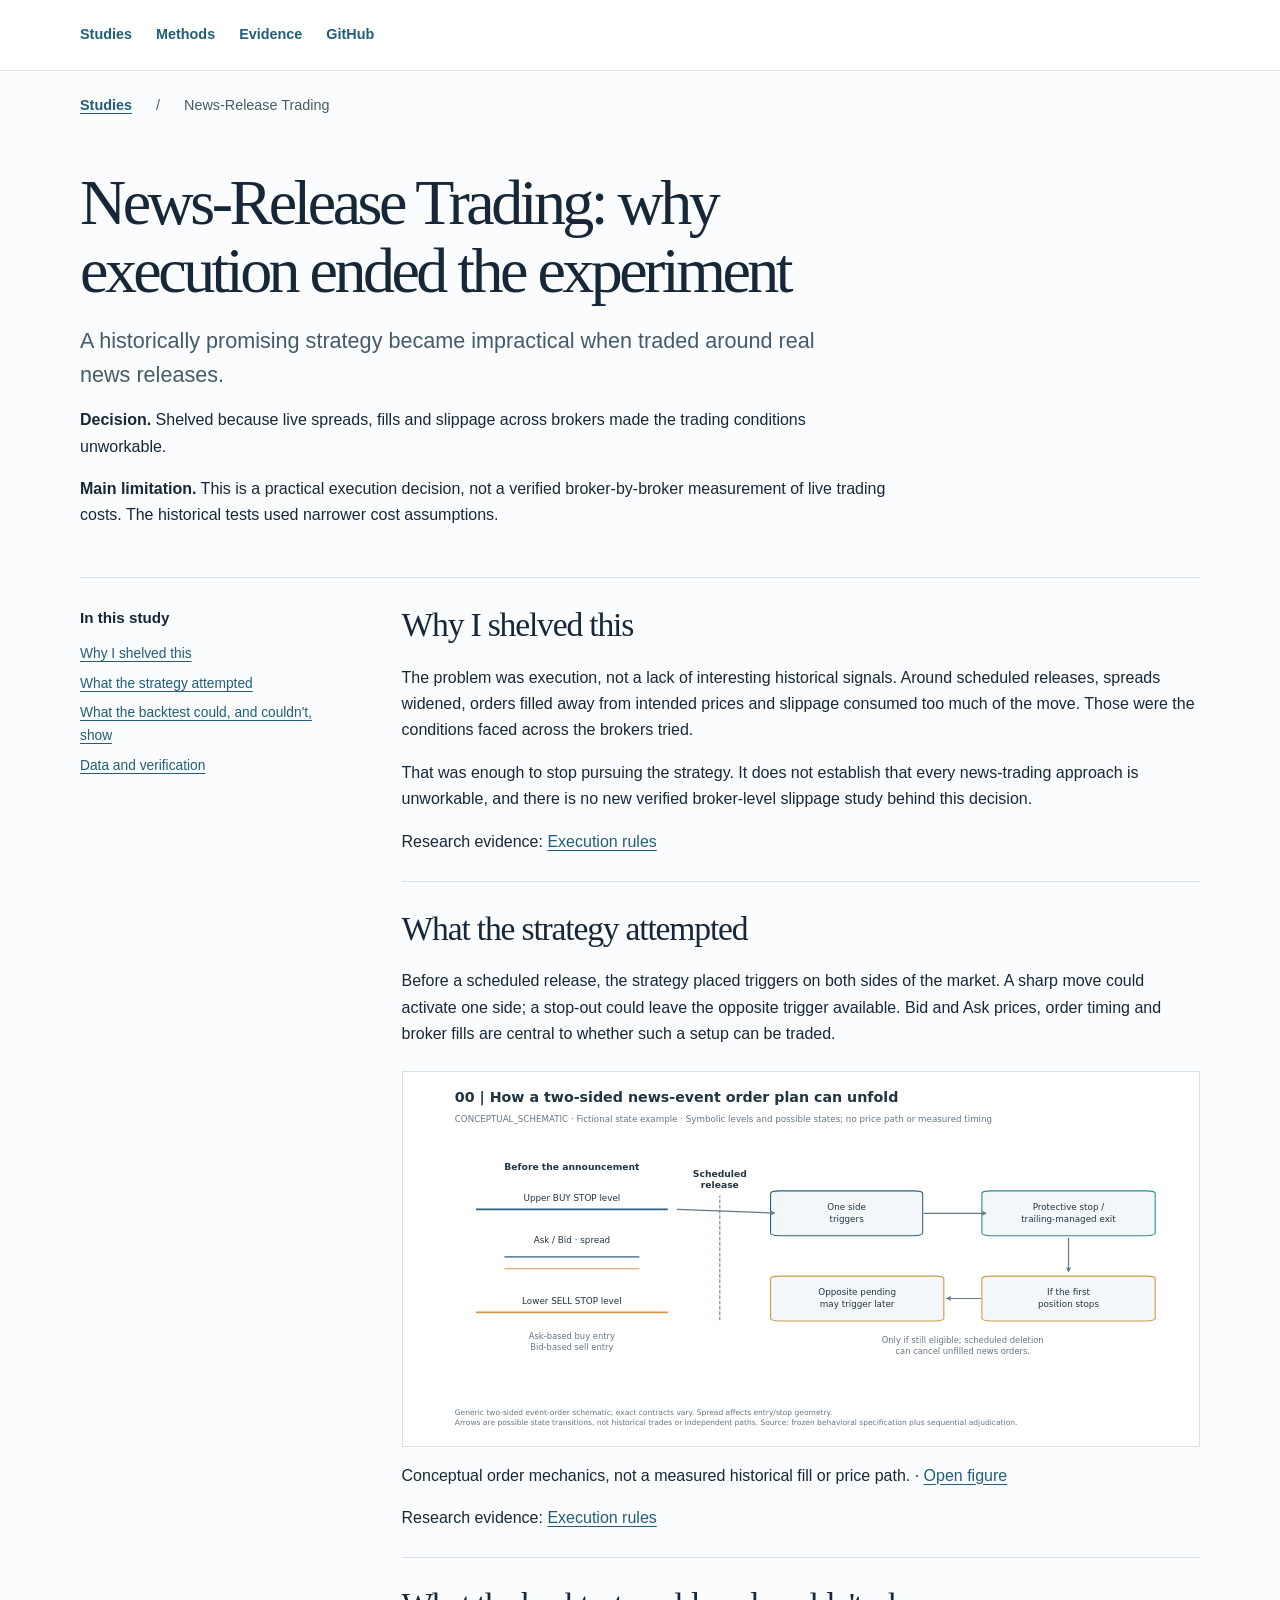
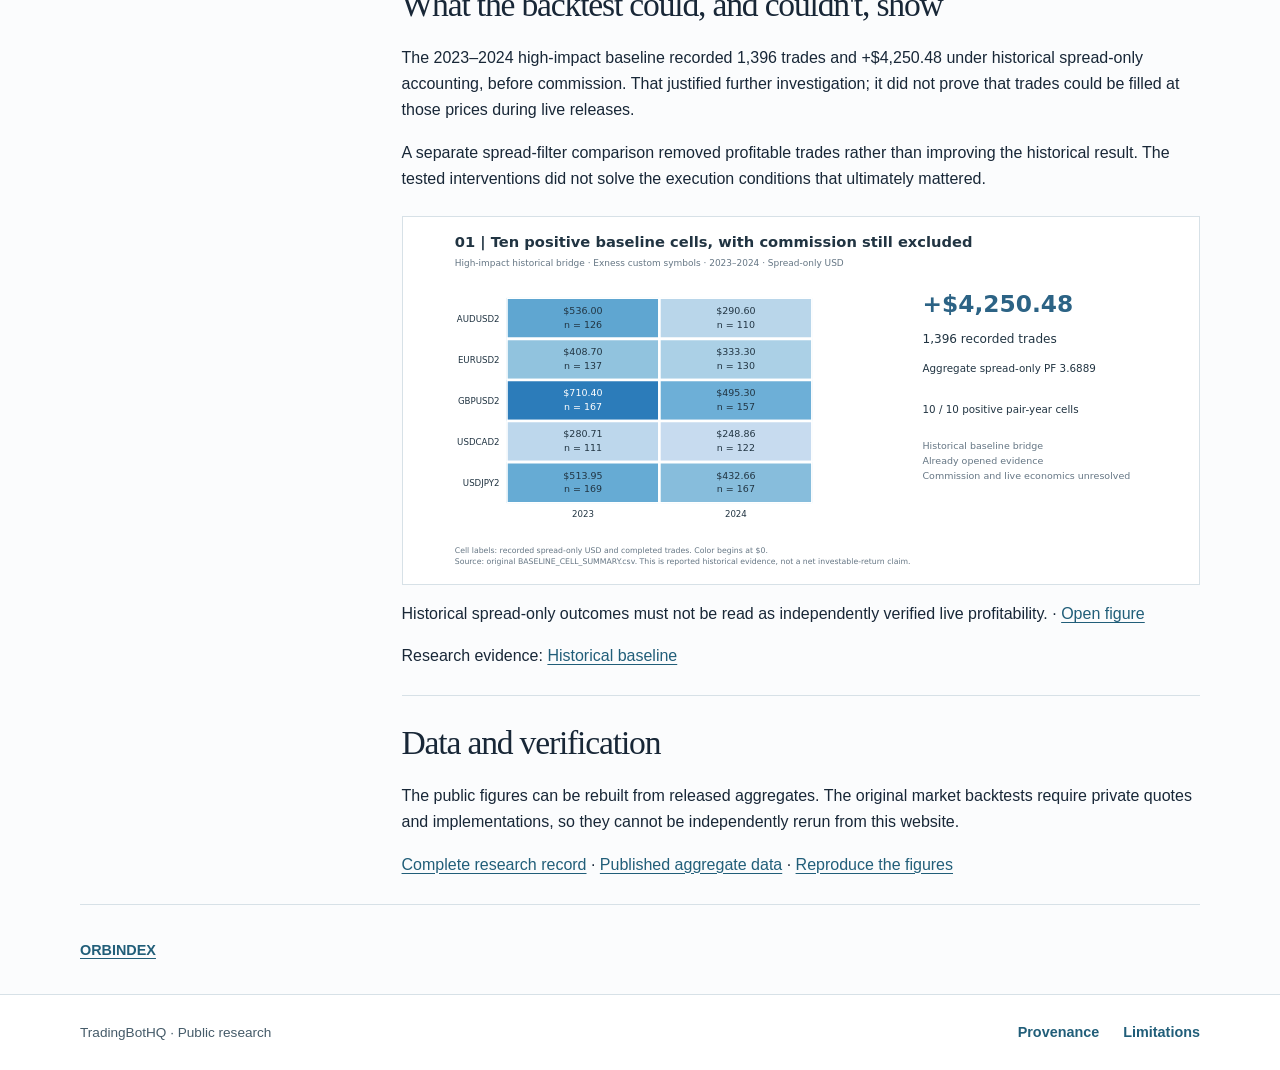
==== commit 3934e356: "site: keep descriptive evidence links beside concise figures" ====
--- a/docs/macroimpulse.html
+++ b/docs/macroimpulse.html
@@ -21,25 +21,24 @@
 <p class="lead">A historically promising strategy became impractical when traded around real news releases.</p>
 <p><strong>Decision.</strong> Shelved because live spreads, fills and slippage across brokers made the trading conditions unworkable.</p>
 <p><strong>Main limitation.</strong> This is a practical execution decision, not a verified broker-by-broker measurement of live trading costs. The historical tests used narrower cost assumptions.</p>
-<p class="citation"><a href="https://github.com/vda93/systematic-research-lab/blob/main/studies/news-research.md">Complete research record</a> · <a href="https://github.com/vda93/systematic-research-lab/blob/main/docs/evidence.md">Evidence register</a></p>
 </div><div class="article-layout">
 <nav class="contents" aria-label="Article contents"><strong>In this study</strong>
 <ul><li><a href="#section-1">Why I shelved this</a></li><li><a href="#section-2">What the strategy attempted</a></li><li><a href="#section-3">What the backtest could, and couldn&#x27;t, show</a></li><li><a href="#verification">Data and verification</a></li></ul></nav>
 <div class="reading"><section id="section-1"><h2>Why I shelved this</h2>
 <p>The problem was execution, not a lack of interesting historical signals. Around scheduled releases, spreads widened, orders filled away from intended prices and slippage consumed too much of the move. Those were the conditions faced across the brokers tried.</p>
 <p>That was enough to stop pursuing the strategy. It does not establish that every news-trading approach is unworkable, and there is no new verified broker-level slippage study behind this decision.</p>
-<p class="citation">Evidence: <a href="https://github.com/vda93/systematic-research-lab/blob/main/docs/evidence.md#b08">B08</a></p>
+<p class="citation">Research evidence: <a href="https://github.com/vda93/systematic-research-lab/blob/main/docs/evidence.md#b08">Execution rules</a></p>
 </section><section id="section-2"><h2>What the strategy attempted</h2>
 <p>Before a scheduled release, the strategy placed triggers on both sides of the market. A sharp move could activate one side; a stop-out could leave the opposite trigger available. Bid and Ask prices, order timing and broker fills are central to whether such a setup can be traded.</p>
 <a class="chart" href="plots/macro-mechanics.svg"><img src="plots/macro-mechanics.svg" width="950" height="446" alt="Fictional two-sided order triggers with protective and possible opposite-side exits" loading="lazy"></a>
 <p class="citation">Conceptual order mechanics, not a measured historical fill or price path. · <a href="plots/macro-mechanics.svg">Open figure</a></p>
-<p class="citation">Evidence: <a href="https://github.com/vda93/systematic-research-lab/blob/main/docs/evidence.md#b08">B08</a></p>
+<p class="citation">Research evidence: <a href="https://github.com/vda93/systematic-research-lab/blob/main/docs/evidence.md#b08">Execution rules</a></p>
 </section><section id="section-3"><h2>What the backtest could, and couldn&#x27;t, show</h2>
 <p>The 2023–2024 high-impact baseline recorded 1,396 trades and +$4,250.48 under historical spread-only accounting, before commission. That justified further investigation; it did not prove that trades could be filled at those prices during live releases.</p>
 <p>A separate spread-filter comparison removed profitable trades rather than improving the historical result. The tested interventions did not solve the execution conditions that ultimately mattered.</p>
 <a class="chart" href="plots/macro-baseline.svg"><img src="plots/macro-baseline.svg" width="922" height="425" alt="Historical FX news baseline trades and spread-only results by currency pair and year" loading="lazy"></a>
 <p class="citation">Historical spread-only outcomes must not be read as independently verified live profitability. · <a href="plots/macro-baseline.svg">Open figure</a></p>
-<p class="citation">Evidence: <a href="https://github.com/vda93/systematic-research-lab/blob/main/docs/evidence.md#b09">B09</a></p>
+<p class="citation">Research evidence: <a href="https://github.com/vda93/systematic-research-lab/blob/main/docs/evidence.md#b09">Historical baseline</a></p>
 </section><section id="verification"><h2>Data and verification</h2><p>The public figures can be rebuilt from released aggregates. The original market backtests require private quotes and implementations, so they cannot be independently rerun from this website.</p><p><a href="https://github.com/vda93/systematic-research-lab/blob/main/studies/news-research.md">Complete research record</a> · <a href="https://github.com/vda93/systematic-research-lab/blob/main/data/macro-public.json">Published aggregate data</a> · <a href="https://github.com/vda93/systematic-research-lab/blob/main/docs/security.md#reproduce-the-checks">Reproduce the figures</a></p></section></div>
 </div></article>
 <nav class="related" aria-label="Study navigation"><a href="orbindex.html">ORBINDEX</a></nav>
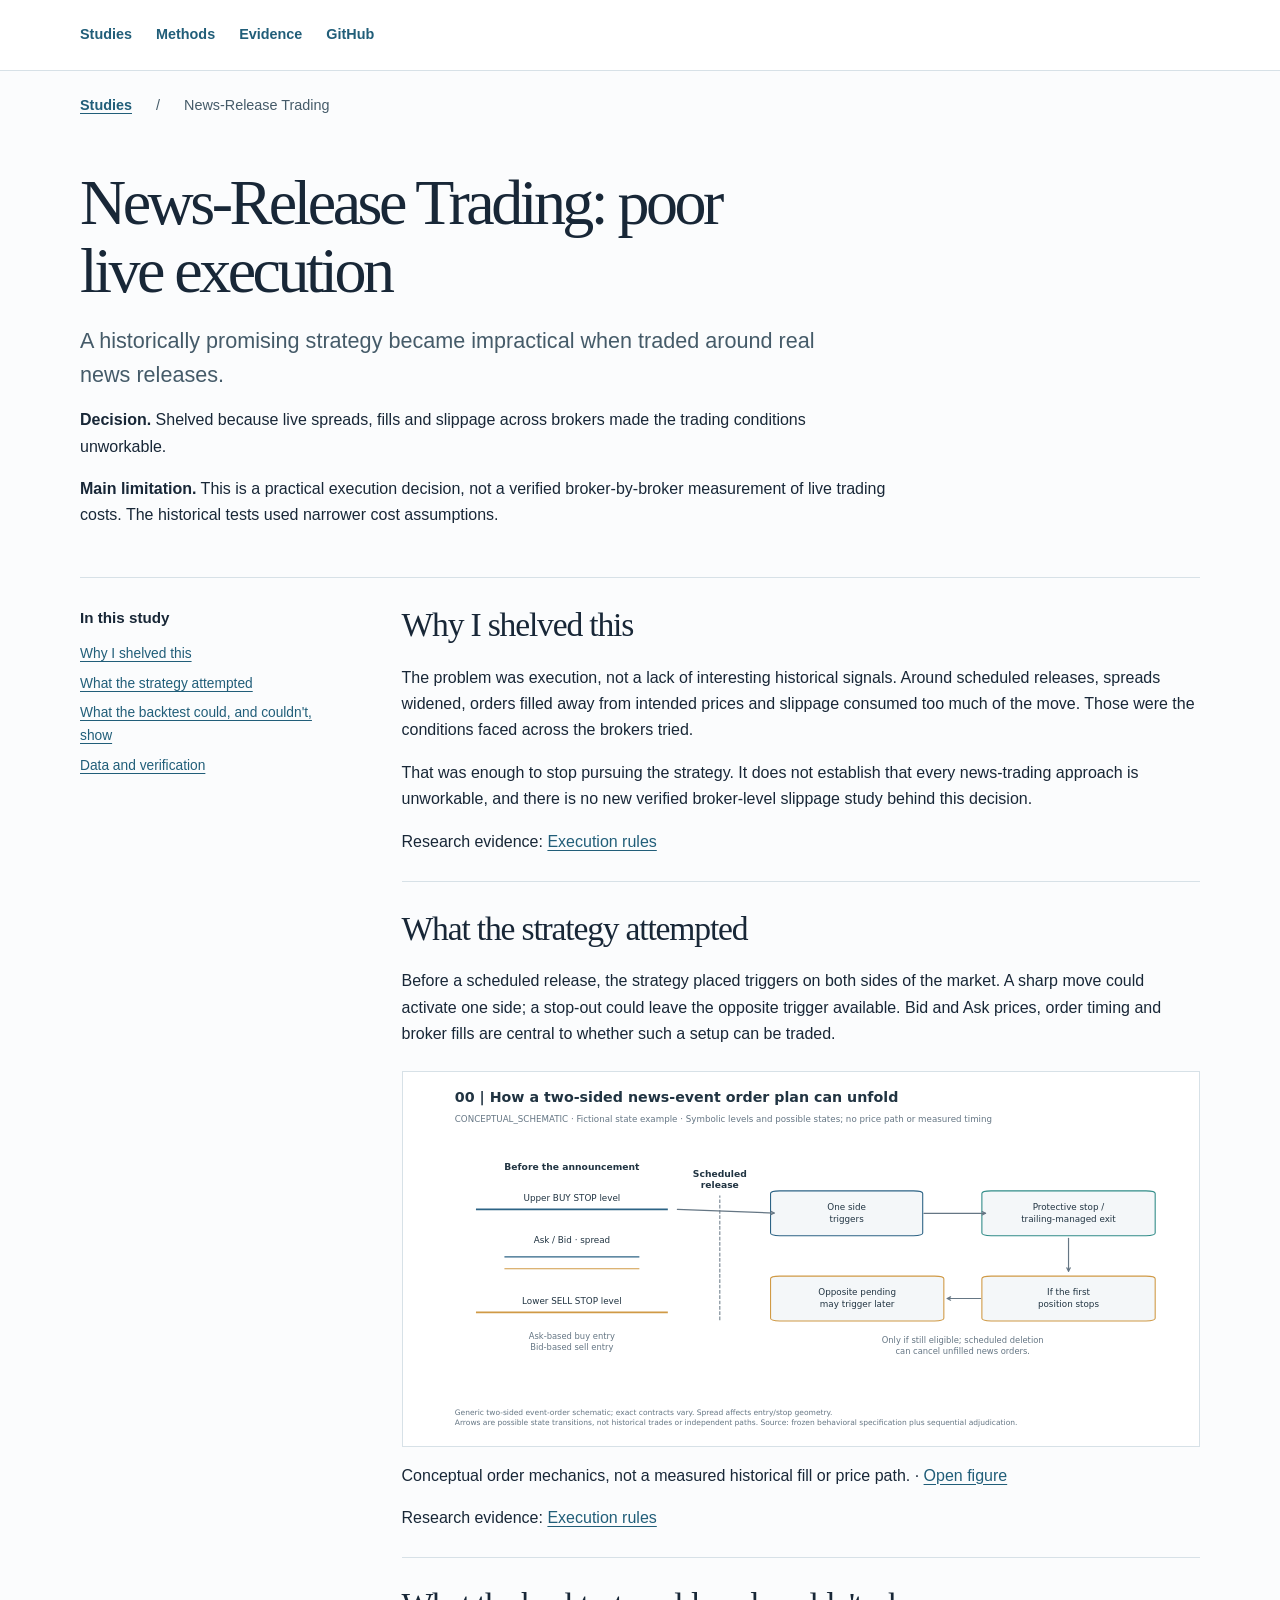
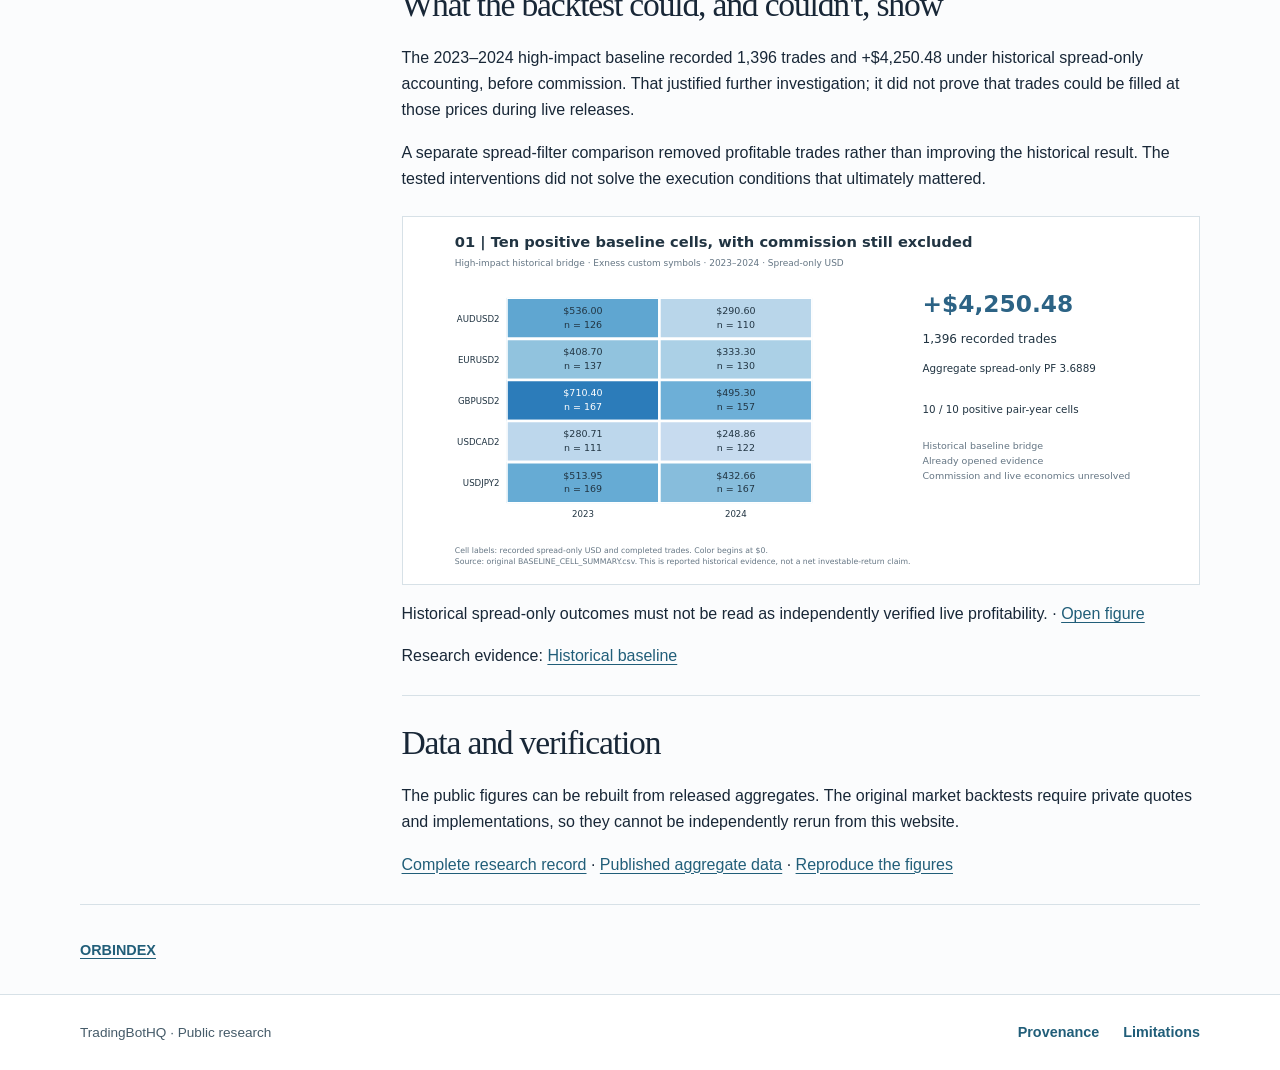
==== commit f318e668: "site: tighten headlines and remove lengthy mobile contents menu" ====
--- a/docs/macroimpulse.html
+++ b/docs/macroimpulse.html
@@ -17,7 +17,7 @@
 <nav class="crumb" aria-label="Breadcrumb"><a href="index.html#research">Studies</a>
 <span aria-hidden="true"> / </span><span aria-current="page">News-Release Trading</span></nav>
 <article><div class="article-head">
-<h1>News-Release Trading: why execution ended the experiment</h1>
+<h1>News-Release Trading: poor live execution</h1>
 <p class="lead">A historically promising strategy became impractical when traded around real news releases.</p>
 <p><strong>Decision.</strong> Shelved because live spreads, fills and slippage across brokers made the trading conditions unworkable.</p>
 <p><strong>Main limitation.</strong> This is a practical execution decision, not a verified broker-by-broker measurement of live trading costs. The historical tests used narrower cost assumptions.</p>
--- a/docs/site.css
+++ b/docs/site.css
@@ -99,8 +99,7 @@
   .article-layout, .cards { grid-template-columns: minmax(0,1fr); }
   .hero { padding: 2rem 0 1.6rem; }
   .article-layout { gap: .5rem; }
-  .contents { position: static; }
-  .contents ul { display: flex; flex-wrap: wrap; gap: .15rem 1rem; }
+  .contents { display: none; }
   .plot { height: clamp(10rem, 40vw, 14rem); grid-template-rows: minmax(0,1fr); }
   .card-body { padding: 1.2rem; }
   .related strong { display: block; }
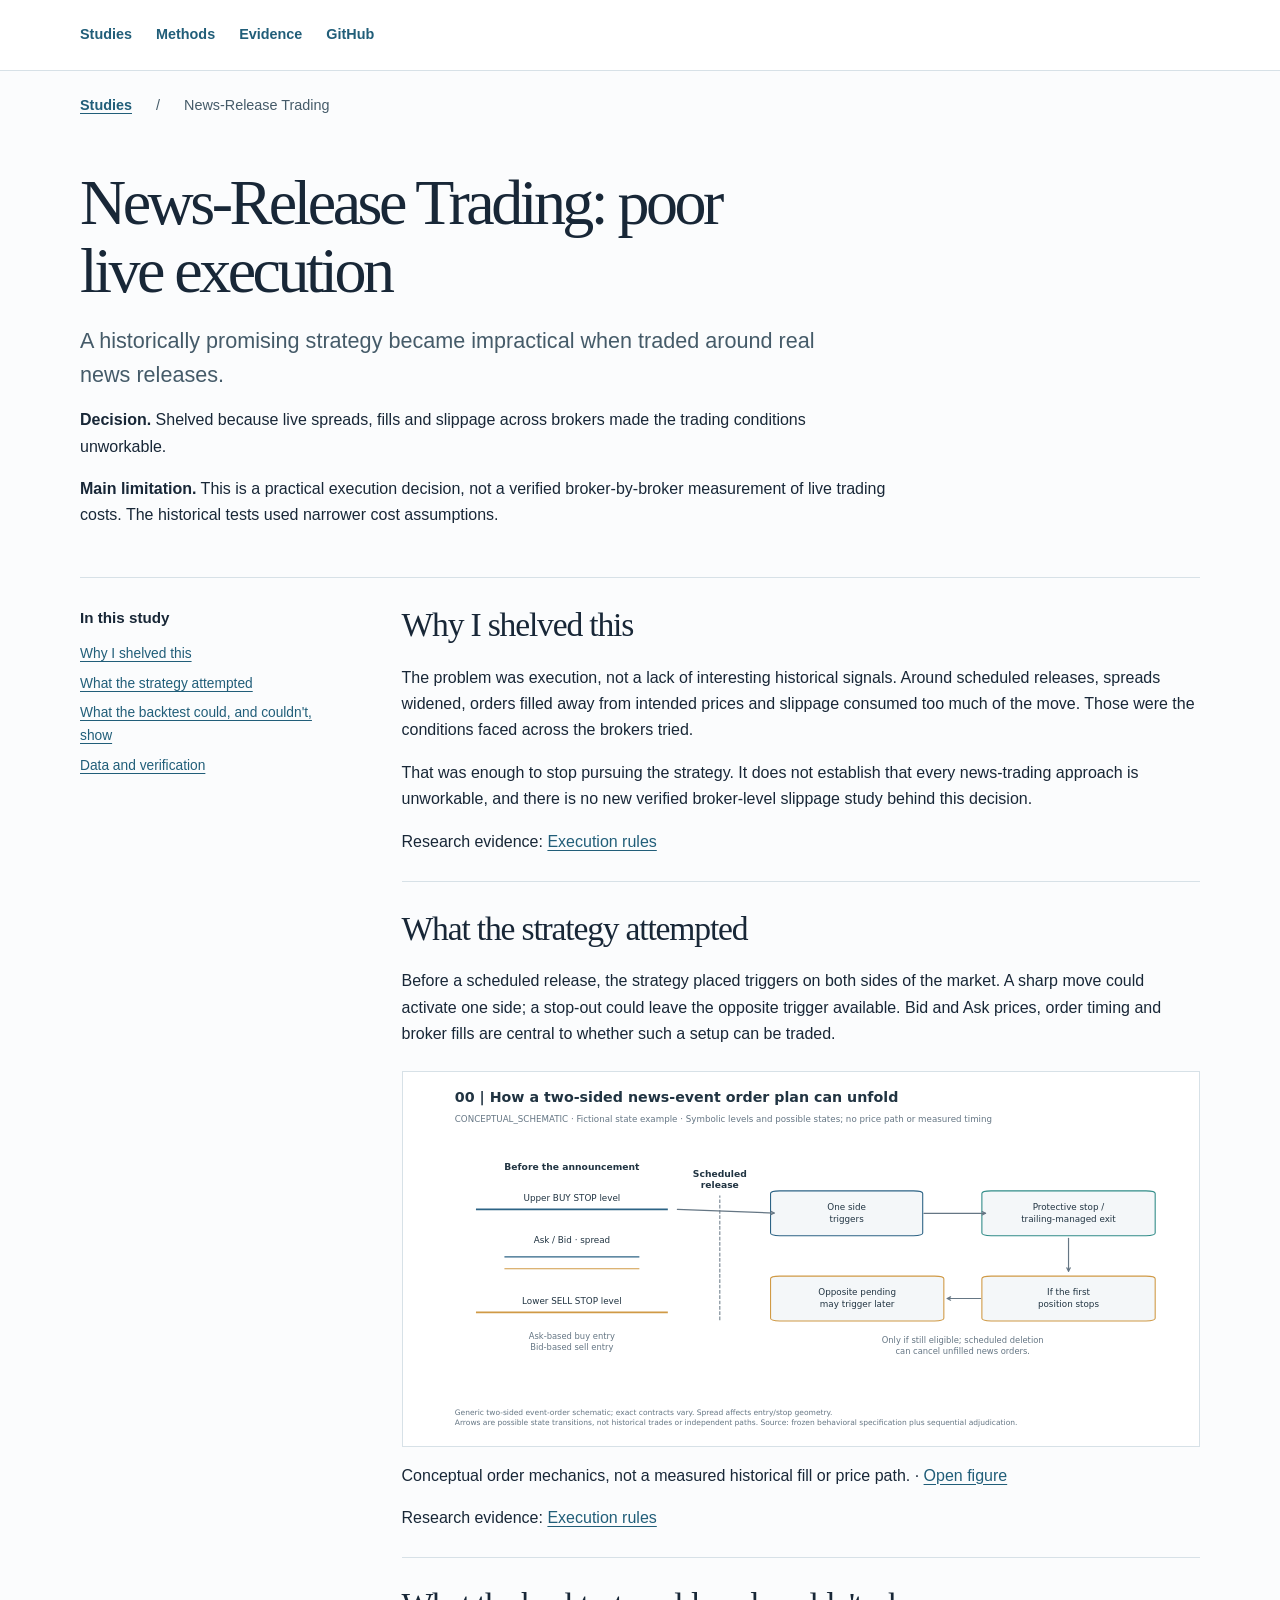
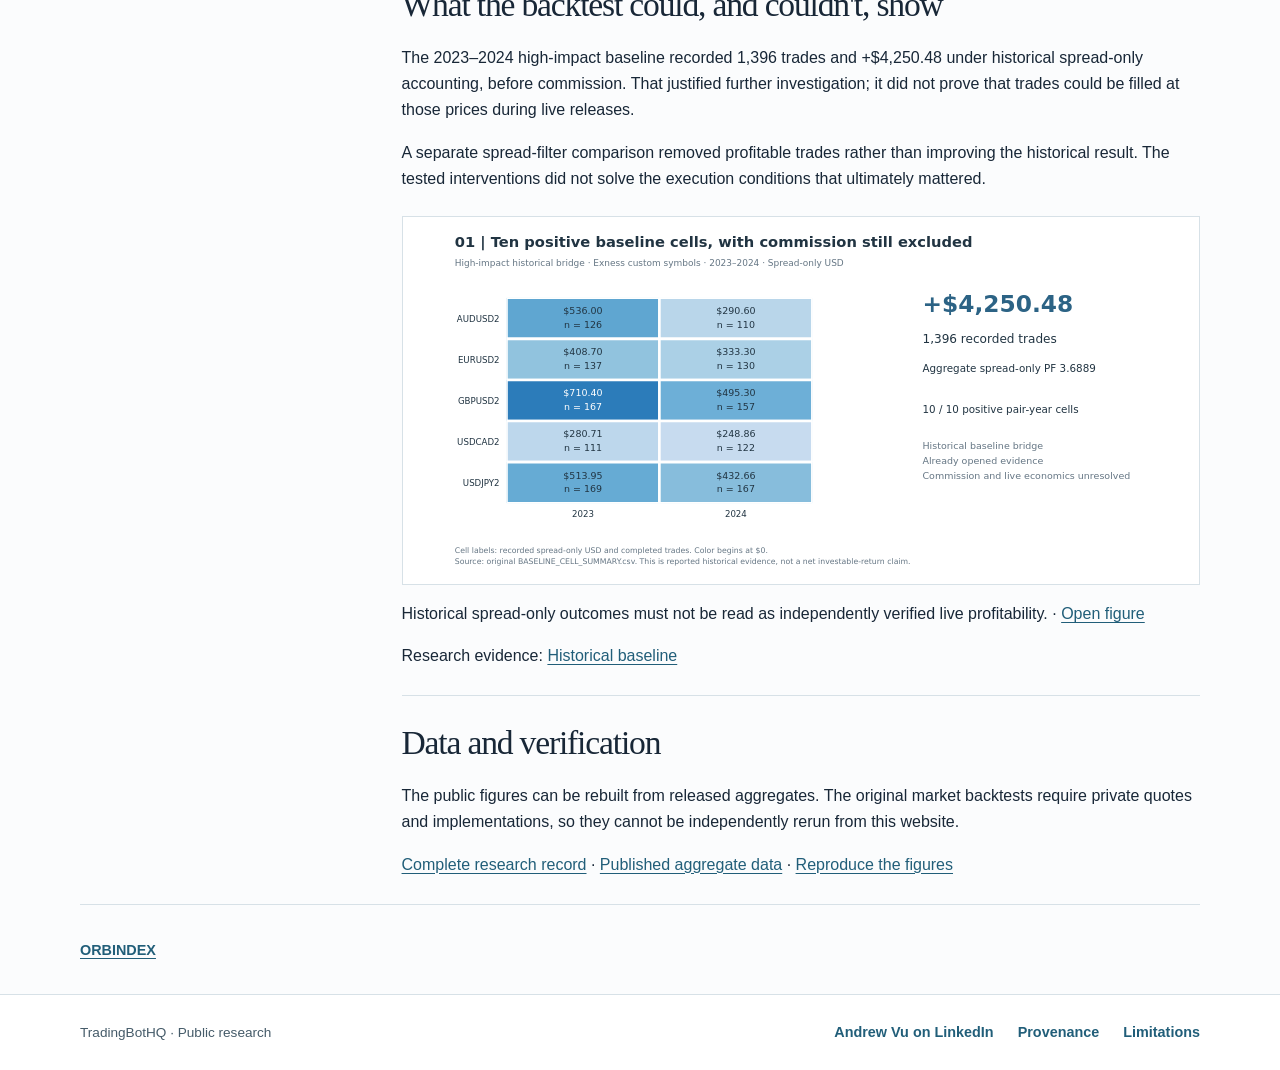
==== commit ba7d2ce3: "site: render research identity and link preview metadata" ====
--- a/docs/macroimpulse.html
+++ b/docs/macroimpulse.html
@@ -4,6 +4,16 @@
 <meta charset="utf-8">
 <meta name="viewport" content="width=device-width, initial-scale=1">
 <title>News-Release Trading | TradingBotHQ</title>
+<meta name="description" content="News-release backtests met the reality of spreads, poor fills and slippage. Why the research was shelved.">
+<meta name="twitter:card" content="summary_large_image">
+<meta property="og:type" content="article">
+<meta property="og:title" content="News-Release Trading | Execution Research">
+<meta property="og:description" content="News-release backtests met the reality of spreads, poor fills and slippage. Why the research was shelved.">
+<meta property="og:url" content="https://vda93.github.io/systematic-research-lab/macroimpulse.html">
+<meta property="og:image" content="https://vda93.github.io/systematic-research-lab/social-preview.png">
+<meta property="og:image:width" content="1200">
+<meta property="og:image:height" content="630">
+<meta property="og:image:alt" content="Systematic trading research: robustness, validation and execution">
 <link rel="stylesheet" href="site.css">
 </head>
 <body>
@@ -44,6 +54,6 @@
 <nav class="related" aria-label="Study navigation"><a href="orbindex.html">ORBINDEX</a></nav>
 </main>
 <footer><div class="shell foot"><span>TradingBotHQ · Public research</span>
-<nav aria-label="Publication information"><a href="https://github.com/vda93/systematic-research-lab/blob/main/docs/provenance.md">Provenance</a> <a href="https://github.com/vda93/systematic-research-lab/blob/main/docs/limitations.md">Limitations</a></nav></div></footer>
+<nav aria-label="Publication information"><a href="https://www.linkedin.com/in/andrew-vu-4861b9191/">Andrew Vu on LinkedIn</a> <a href="https://github.com/vda93/systematic-research-lab/blob/main/docs/provenance.md">Provenance</a> <a href="https://github.com/vda93/systematic-research-lab/blob/main/docs/limitations.md">Limitations</a></nav></div></footer>
 </body>
 </html>
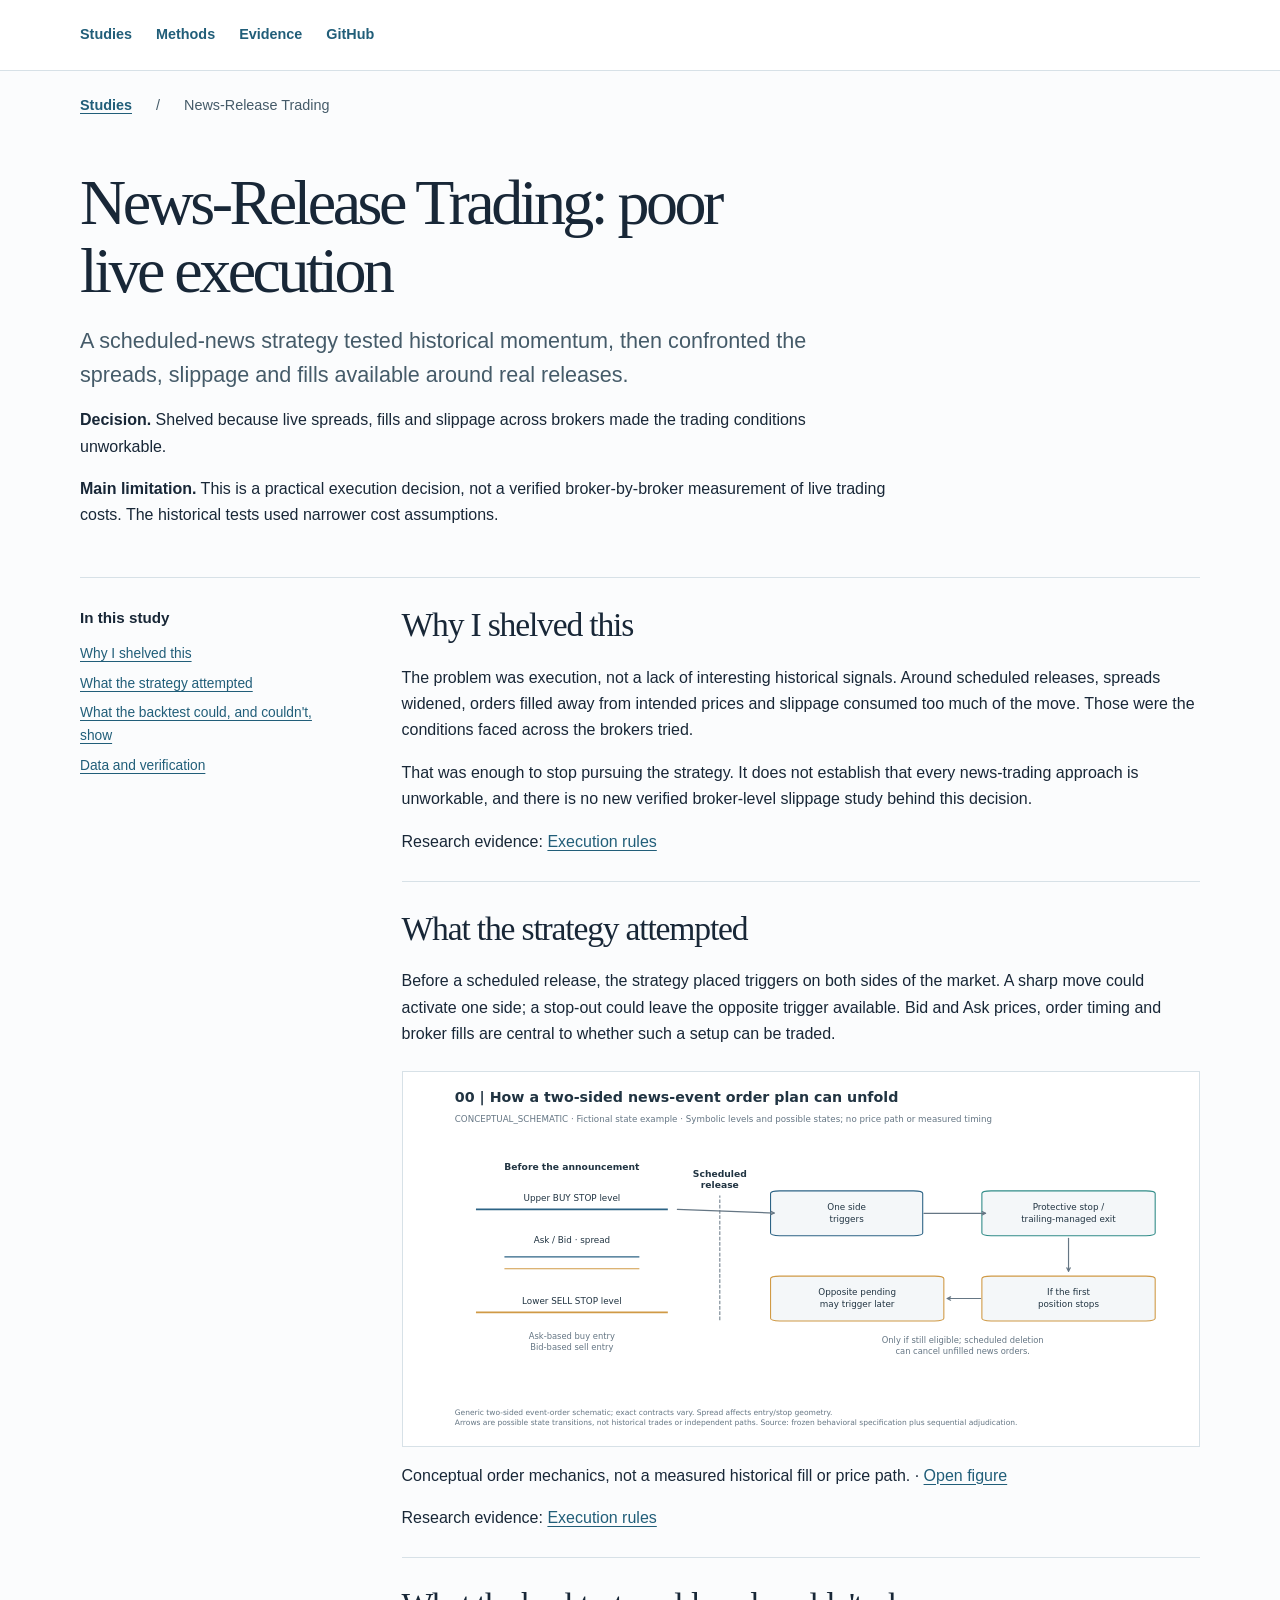
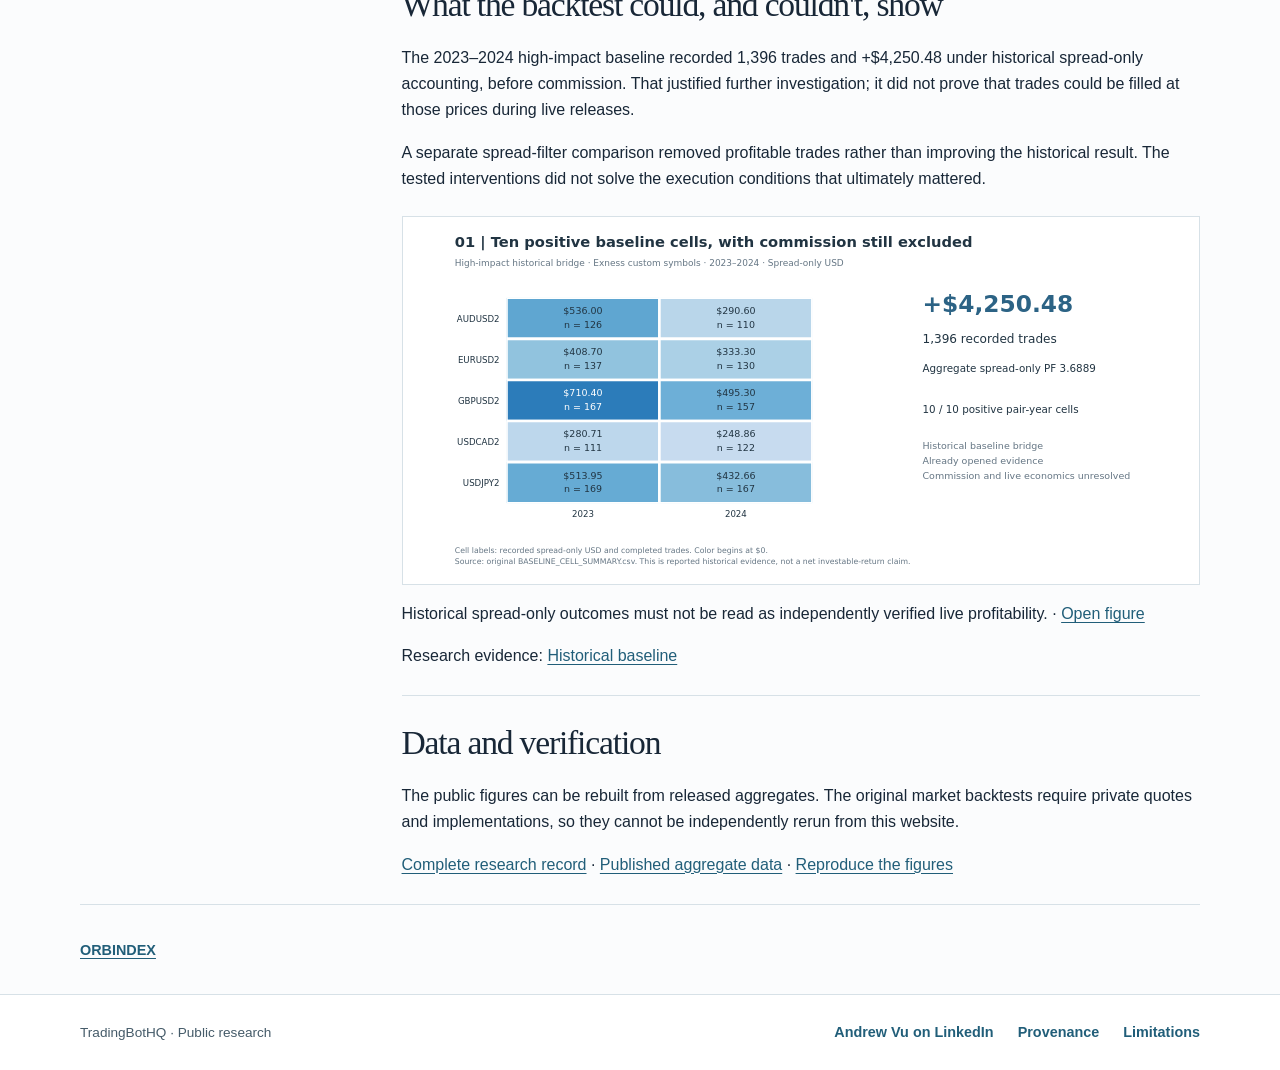
==== commit 86af1a46: "site: align article subtitles with research-first summaries" ====
--- a/docs/macroimpulse.html
+++ b/docs/macroimpulse.html
@@ -28,7 +28,7 @@
 <span aria-hidden="true"> / </span><span aria-current="page">News-Release Trading</span></nav>
 <article><div class="article-head">
 <h1>News-Release Trading: poor live execution</h1>
-<p class="lead">A historically promising strategy became impractical when traded around real news releases.</p>
+<p class="lead">A scheduled-news strategy tested historical momentum, then confronted the spreads, slippage and fills available around real releases.</p>
 <p><strong>Decision.</strong> Shelved because live spreads, fills and slippage across brokers made the trading conditions unworkable.</p>
 <p><strong>Main limitation.</strong> This is a practical execution decision, not a verified broker-by-broker measurement of live trading costs. The historical tests used narrower cost assumptions.</p>
 </div><div class="article-layout">
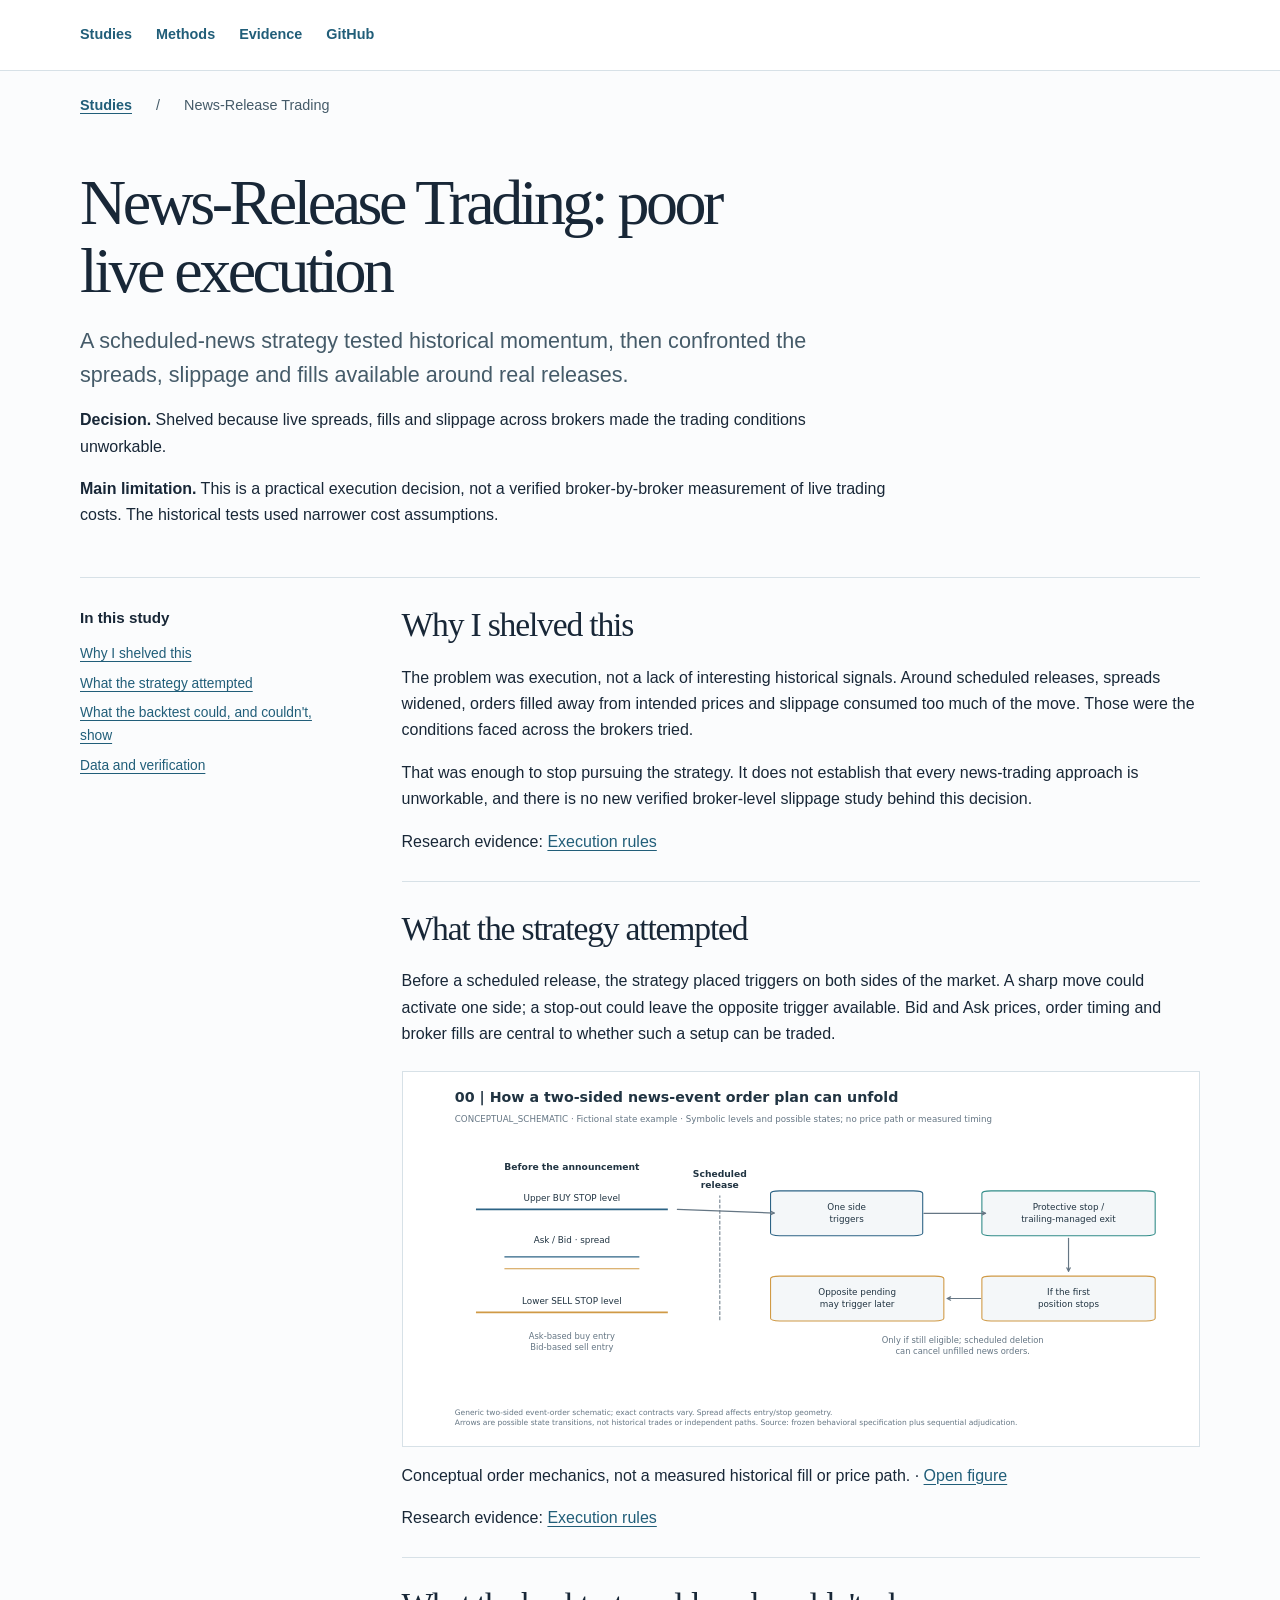
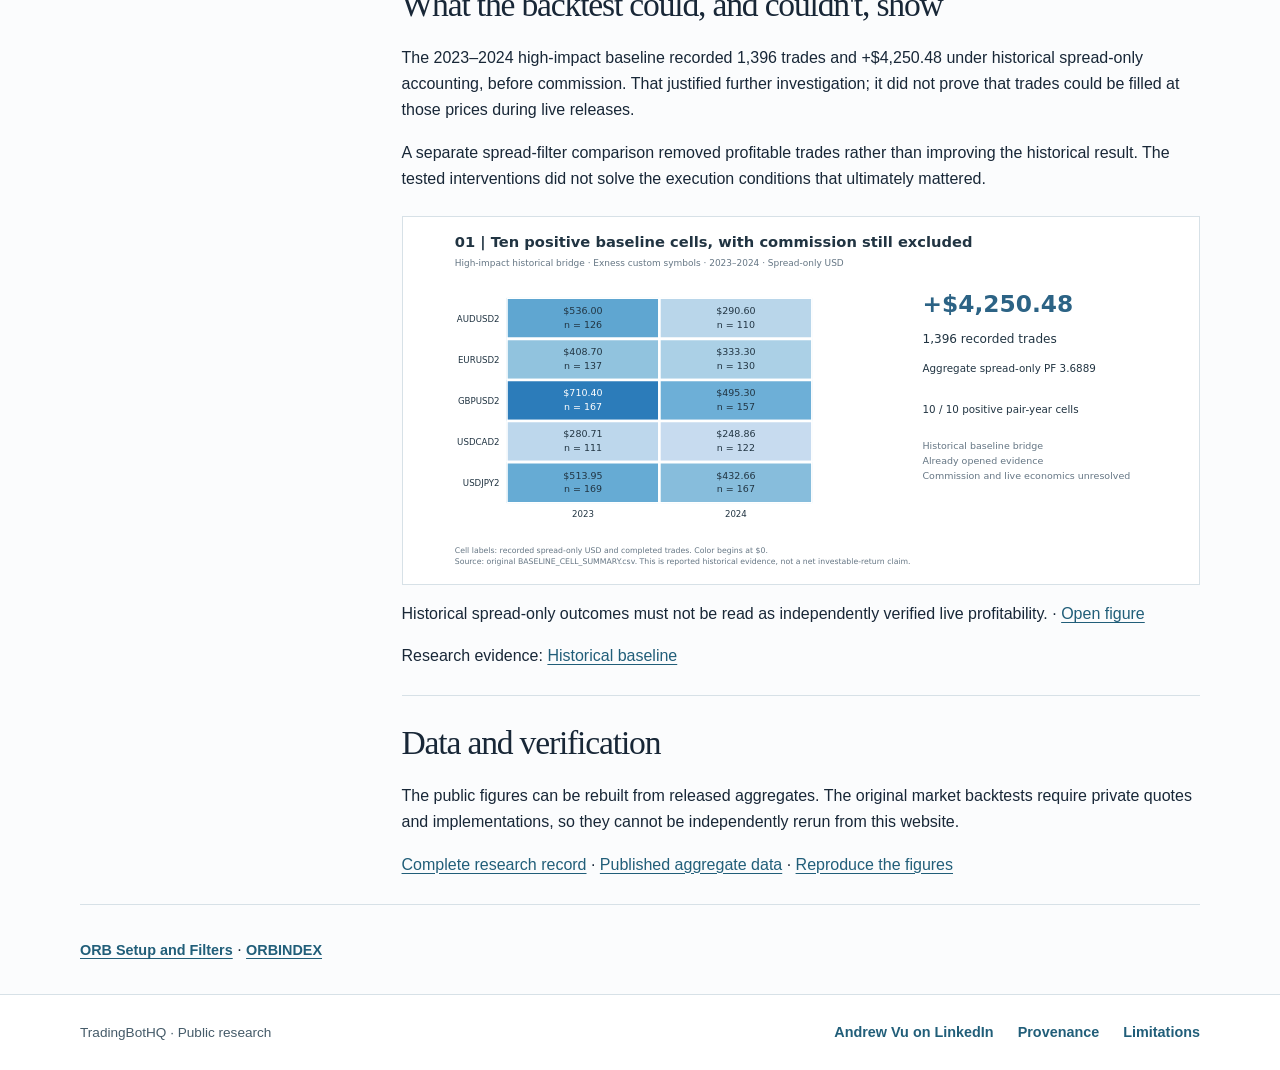
==== commit ac171102: "Research: present ORB filters as a rigorous, readable case study Separate the main research narrativ" ====
--- a/docs/macroimpulse.html
+++ b/docs/macroimpulse.html
@@ -51,7 +51,7 @@
 <p class="citation">Research evidence: <a href="https://github.com/vda93/systematic-research-lab/blob/main/docs/evidence.md#b09">Historical baseline</a></p>
 </section><section id="verification"><h2>Data and verification</h2><p>The public figures can be rebuilt from released aggregates. The original market backtests require private quotes and implementations, so they cannot be independently rerun from this website.</p><p><a href="https://github.com/vda93/systematic-research-lab/blob/main/studies/news-research.md">Complete research record</a> · <a href="https://github.com/vda93/systematic-research-lab/blob/main/data/macro-public.json">Published aggregate data</a> · <a href="https://github.com/vda93/systematic-research-lab/blob/main/docs/security.md#reproduce-the-checks">Reproduce the figures</a></p></section></div>
 </div></article>
-<nav class="related" aria-label="Study navigation"><a href="orbindex.html">ORBINDEX</a></nav>
+<nav class="related" aria-label="Study navigation"><a href="orb-setup-filters.html">ORB Setup and Filters</a> · <a href="orbindex.html">ORBINDEX</a></nav>
 </main>
 <footer><div class="shell foot"><span>TradingBotHQ · Public research</span>
 <nav aria-label="Publication information"><a href="https://www.linkedin.com/in/andrew-vu-4861b9191/">Andrew Vu on LinkedIn</a> <a href="https://github.com/vda93/systematic-research-lab/blob/main/docs/provenance.md">Provenance</a> <a href="https://github.com/vda93/systematic-research-lab/blob/main/docs/limitations.md">Limitations</a></nav></div></footer>
